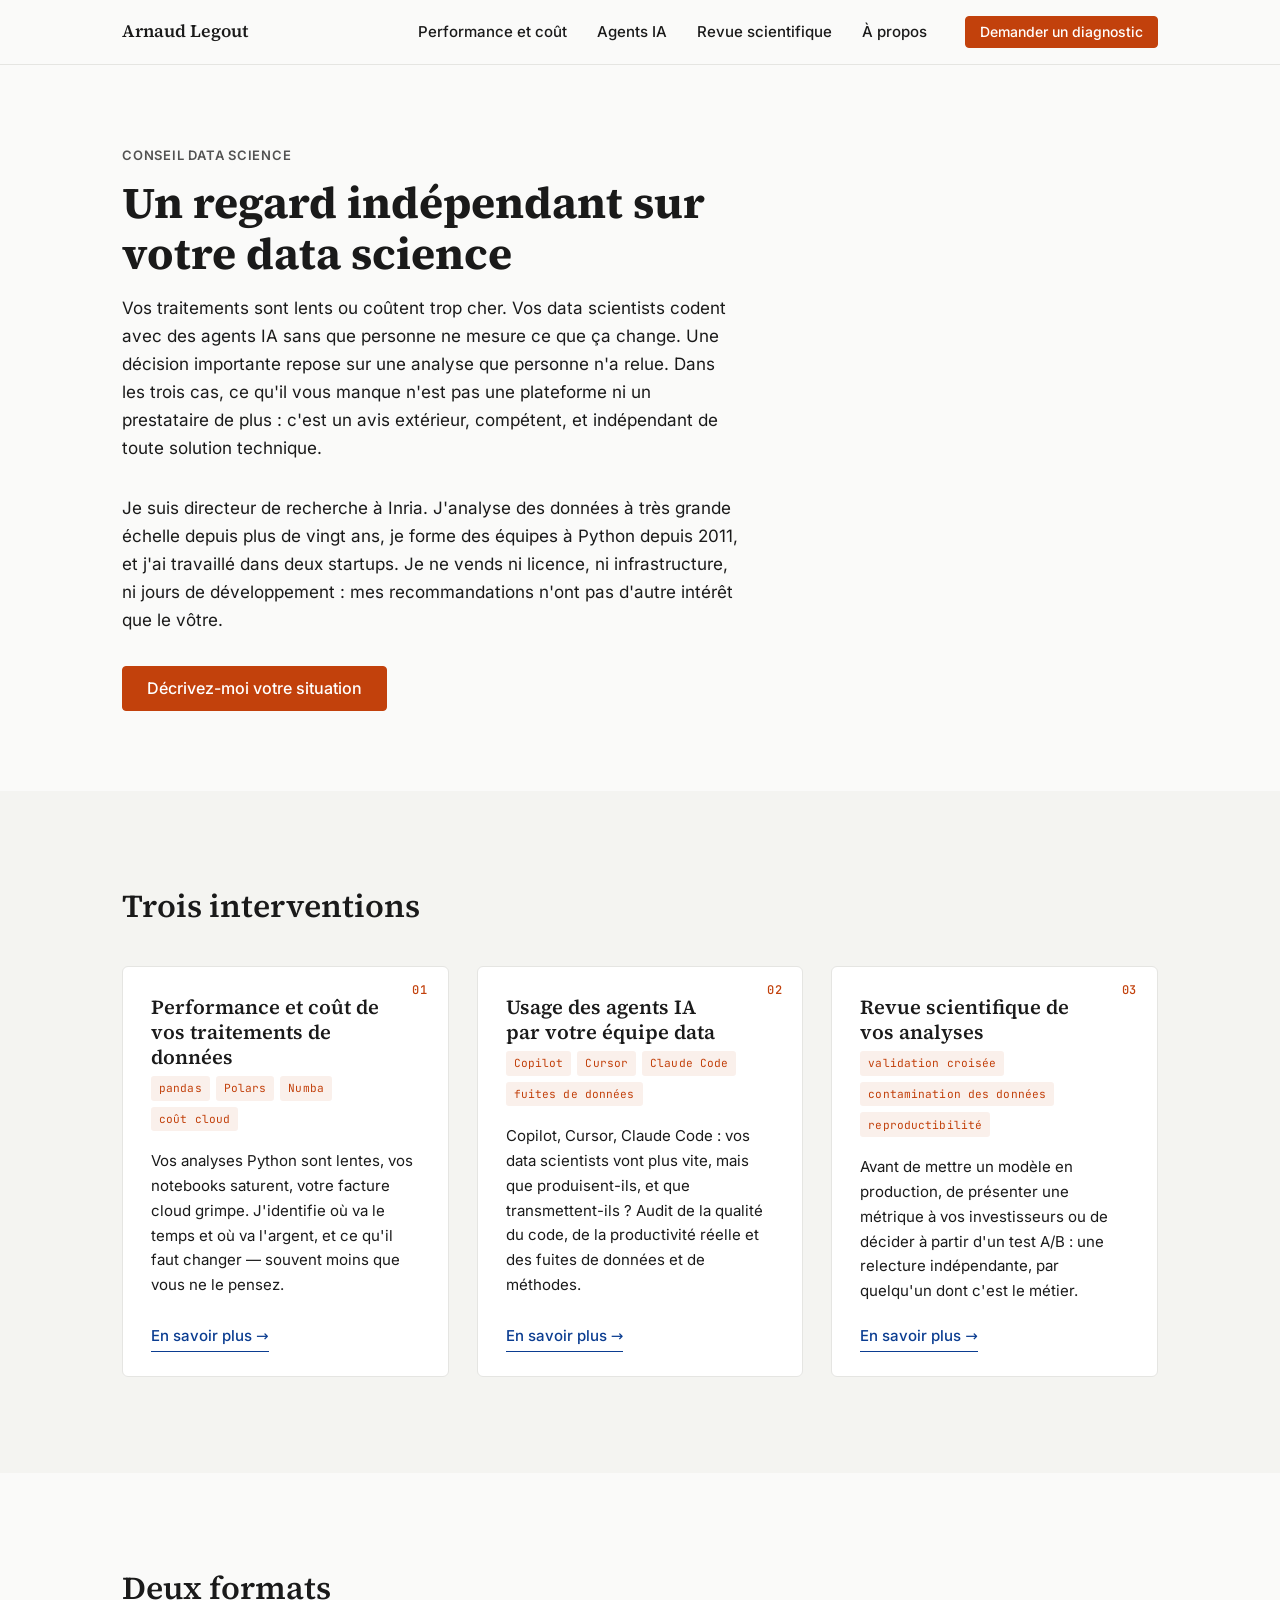
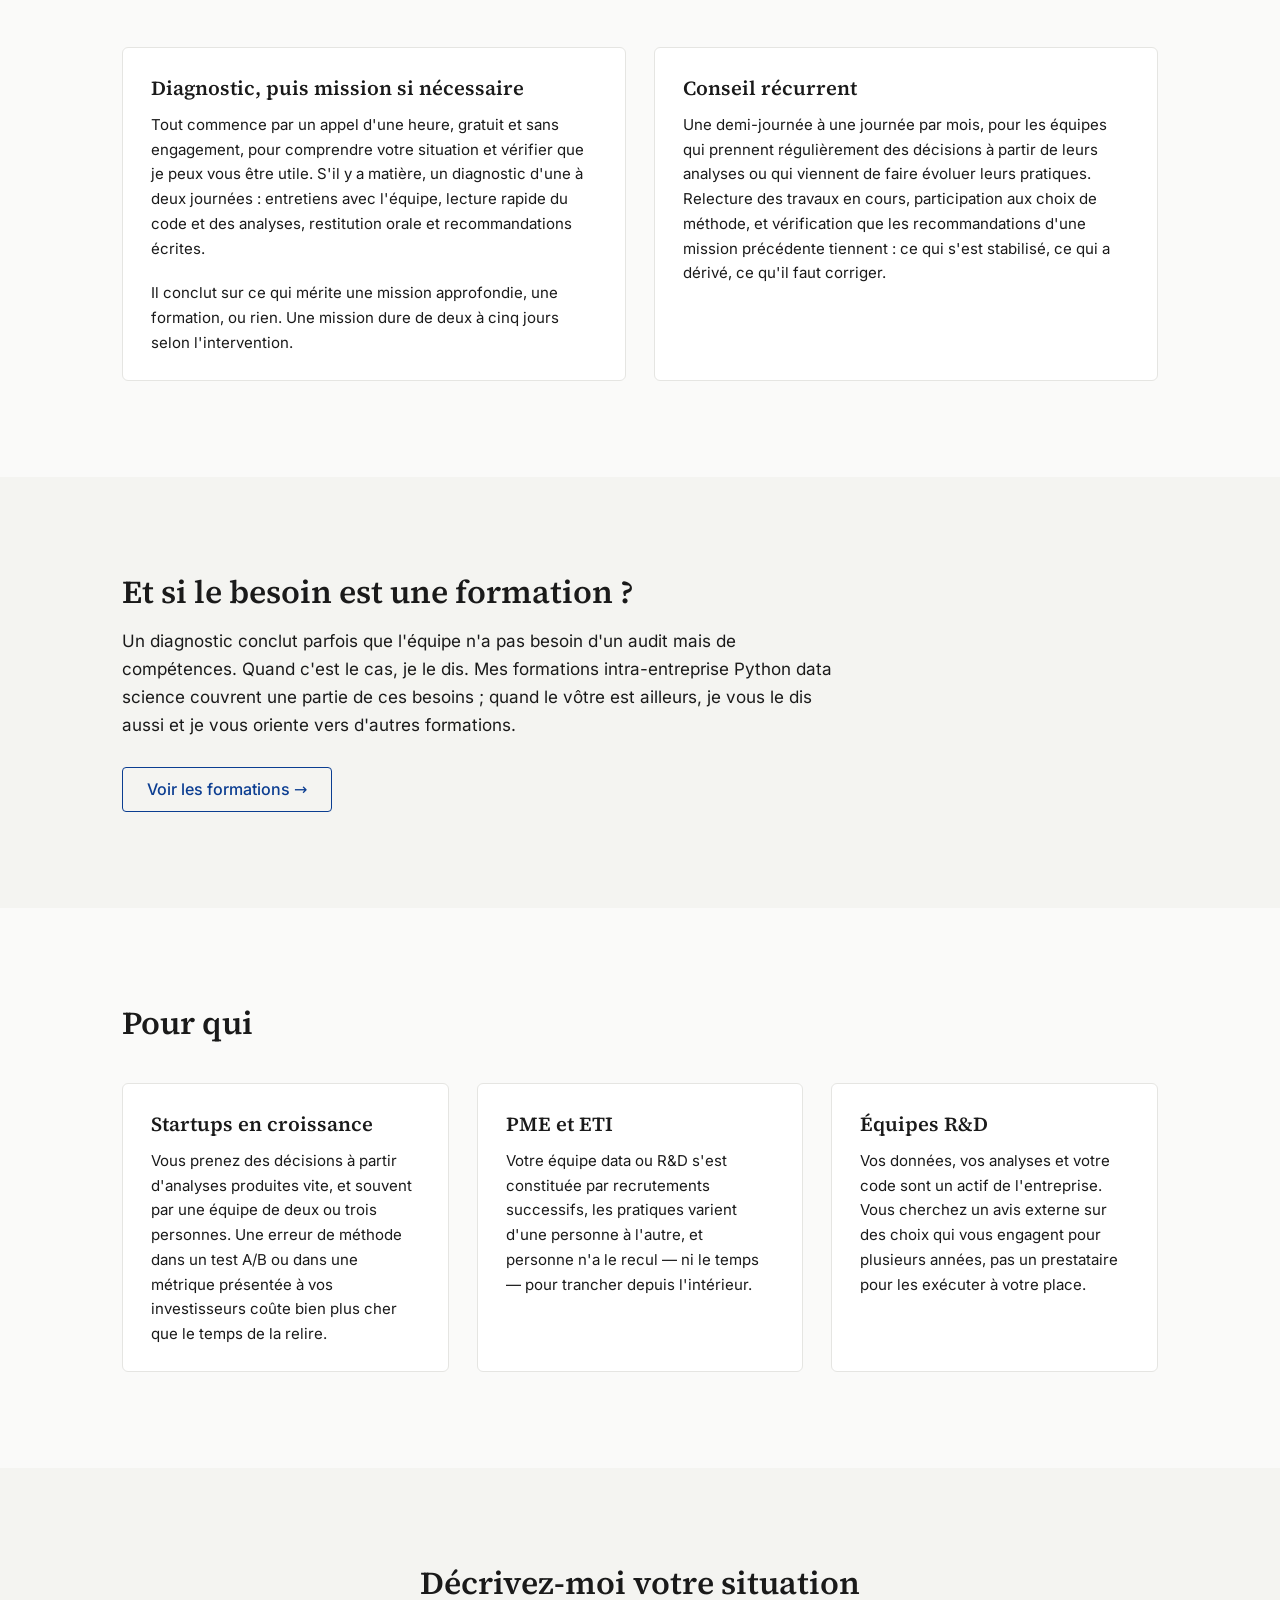
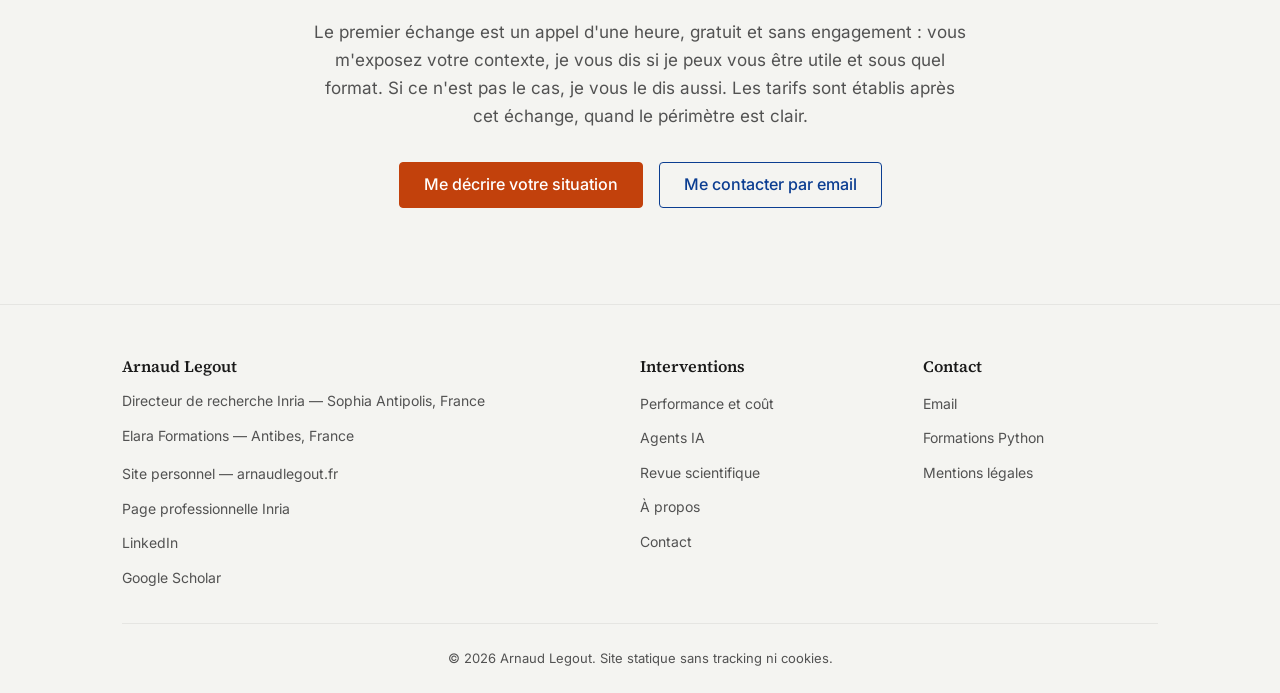
==== index.html @ b3523339 "add address information for Arnaud Legout in multiple HTML files" ====
<!DOCTYPE html>
<html lang="fr">

<head>
  <meta charset="UTF-8">
  <meta name="viewport" content="width=device-width, initial-scale=1.0">
  <title>Audit data science indépendant : performance, agents IA, analyses | Arnaud Legout</title>
  <meta name="description" content="Traitements lents ou coûteux, code produit avec des agents IA, analyses non relues : diagnostic d'une à deux journées par un directeur de recherche Inria.">

  <!-- Google Search Console -->
  <meta name="google-site-verification" content="TptHKZTI5h6IzFEe5raHuz4iS6fqZ1oFkjd_YNmQ6tI">
  <!-- Bing Webmaster Tools -->
  <meta name="msvalidate.01" content="D42AAF6A4D1B0E72D80564BAE3329F0C">

  <meta name="robots" content="index, follow">
  <link rel="canonical" href="https://consulting.arnaudlegout.fr/">
  <link rel="sitemap" type="application/xml" href="sitemap.xml">
  <link rel="icon" type="image/svg+xml" href="assets/favicon.svg">

  <!-- Font preloads (les plus critiques) -->
  <link rel="preload" href="assets/fonts/inter-400.woff2" as="font" type="font/woff2" crossorigin>
  <link rel="preload" href="assets/fonts/inter-600.woff2" as="font" type="font/woff2" crossorigin>
  <link rel="preload" href="assets/fonts/source-serif-4-700.woff2" as="font" type="font/woff2" crossorigin>

  <!-- Open Graph -->
  <meta property="og:type" content="website">
  <meta property="og:url" content="https://consulting.arnaudlegout.fr/">
  <meta property="og:locale" content="fr_FR">
  <meta property="og:site_name" content="Arnaud Legout — Conseil data science">
  <meta property="og:title" content="Audit data science indépendant : performance, agents IA, analyses | Arnaud Legout">
  <meta property="og:description" content="Traitements lents ou coûteux, code produit avec des agents IA, analyses non relues : diagnostic d'une à deux journées par un directeur de recherche Inria.">
  <meta property="og:image" content="https://consulting.arnaudlegout.fr/assets/og-image.jpg">
  <meta property="og:image:secure_url" content="https://consulting.arnaudlegout.fr/assets/og-image.jpg">
  <meta property="og:image:type" content="image/jpeg">
  <meta property="og:image:width" content="1200">
  <meta property="og:image:height" content="630">
  <meta property="og:image:alt" content="Arnaud Legout, directeur de recherche Inria — conseil indépendant en data science">

  <!-- Twitter Card -->
  <meta name="twitter:card" content="summary_large_image">
  <meta name="twitter:title" content="Audit data science indépendant : performance, agents IA, analyses | Arnaud Legout">
  <meta name="twitter:description" content="Traitements lents ou coûteux, code produit avec des agents IA, analyses non relues : diagnostic d'une à deux journées par un directeur de recherche Inria.">
  <meta name="twitter:image" content="https://consulting.arnaudlegout.fr/assets/og-image.jpg">
  <meta name="twitter:image:alt" content="Arnaud Legout, directeur de recherche Inria — conseil indépendant en data science">

  <!-- Données structurées -->
  <script type="application/ld+json">
  {
    "@context": "https://schema.org",
    "@graph": [
      {
        "@type": "WebSite",
        "@id": "https://consulting.arnaudlegout.fr/#website",
        "name": "Arnaud Legout — Conseil data science",
        "url": "https://consulting.arnaudlegout.fr/",
        "inLanguage": "fr",
        "publisher": { "@id": "https://consulting.arnaudlegout.fr/#conseil" }
      },
      {
        "@type": "Person",
        "@id": "https://arnaudlegout.fr/#arnaud-legout",
        "name": "Arnaud Legout",
        "jobTitle": "Directeur de recherche Inria",
        "worksFor": { "@type": "Organization", "name": "Inria", "url": "https://www.inria.fr/" },
        "url": "https://arnaudlegout.fr/",
        "address": {
          "@type": "PostalAddress",
          "addressLocality": "Sophia Antipolis",
          "addressRegion": "Provence-Alpes-Côte d'Azur",
          "addressCountry": "FR"
        },
        "sameAs": [
          "https://www-sop.inria.fr/members/Arnaud.Legout/",
          "https://www.linkedin.com/in/arnaud-legout-866a404/",
          "https://scholar.google.com/citations?user=uGy5lroAAAAJ",
          "https://orcid.org/0000-0003-4706-424X",
          "https://cv.hal.science/arnaudlegout",
          "https://arnaudlegout.fr/",
          "https://formation.arnaudlegout.fr/",
          "https://consulting.arnaudlegout.fr/",
          "https://univ-cotedazur.fr/arnaud-legout",
          "https://github.com/arnaudlegout"
        ]
      },
      {
        "@type": "ProfessionalService",
        "@id": "https://consulting.arnaudlegout.fr/#conseil",
        "name": "Arnaud Legout — Conseil data science",
        "url": "https://consulting.arnaudlegout.fr/",
        "description": "Audit indépendant de vos traitements data, de l'usage des agents IA par vos équipes et de la validité scientifique de vos analyses.",
        "founder": { "@id": "https://arnaudlegout.fr/#arnaud-legout" },
        "email": "arnaud.legout@gmail.com",
        "image": "https://consulting.arnaudlegout.fr/assets/og-image.jpg",
        "areaServed": { "@type": "Country", "name": "France" },
        "address": {
          "@type": "PostalAddress",
          "addressLocality": "Antibes",
          "addressRegion": "Provence-Alpes-Côte d'Azur",
          "addressCountry": "FR"
        },
        "hasOfferCatalog": {
          "@type": "OfferCatalog",
          "name": "Interventions de conseil en data science",
          "itemListElement": [
            {
              "@type": "Offer",
              "itemOffered": {
                "@type": "Service",
                "name": "Audit de la performance et du coût de vos traitements de données",
                "description": "Vos analyses Python sont lentes, vos notebooks saturent, votre facture cloud grimpe. Audit indépendant : où va le temps, où va l'argent, et ce qu'il faut changer.",
                "serviceType": "Conseil en data science",
                "url": "https://consulting.arnaudlegout.fr/audit-performance-cout-traitements-data.html"
              }
            },
            {
              "@type": "Offer",
              "itemOffered": {
                "@type": "Service",
                "name": "Audit de l'usage des agents IA par votre équipe data",
                "description": "Copilot, Cursor, Claude Code : que produisent-ils réellement dans votre équipe data ? Audit de la qualité du code, de la productivité et des fuites de données.",
                "serviceType": "Conseil en data science",
                "url": "https://consulting.arnaudlegout.fr/audit-agents-ia-data-science.html"
              }
            },
            {
              "@type": "Offer",
              "itemOffered": {
                "@type": "Service",
                "name": "Revue scientifique de vos analyses data",
                "description": "Avant de décider à partir d'une analyse ou d'un test A/B : relecture indépendante par un directeur de recherche.",
                "serviceType": "Conseil en data science",
                "url": "https://consulting.arnaudlegout.fr/revue-scientifique-analyses-data.html"
              }
            }
          ]
        },
        "sameAs": [
          "https://www-sop.inria.fr/members/Arnaud.Legout/",
          "https://www.linkedin.com/in/arnaud-legout-866a404/",
          "https://scholar.google.com/citations?user=uGy5lroAAAAJ",
          "https://formation.arnaudlegout.fr/",
          "https://consulting.arnaudlegout.fr/"
        ]
      }
    ]
  }
  </script>

  <link rel="stylesheet" href="style.css">
</head>

<body>

  <a class="skip-link" href="#main">Aller au contenu principal</a>

  <!-- ====== HEADER ====== -->
  <header class="header">
    <nav class="nav container" aria-label="Navigation principale">
      <a href="index.html" class="nav__logo">Arnaud Legout</a>

      <div class="nav__menu" id="nav-menu">
        <ul class="nav__list">
          <li class="nav__item"><a href="audit-performance-cout-traitements-data.html" class="nav__link">Performance et coût</a></li>
          <li class="nav__item"><a href="audit-agents-ia-data-science.html" class="nav__link">Agents IA</a></li>
          <li class="nav__item"><a href="revue-scientifique-analyses-data.html" class="nav__link">Revue scientifique</a></li>
          <li class="nav__item"><a href="a-propos.html" class="nav__link">À propos</a></li>
        </ul>
      </div>
      <div class="nav__actions">
        <a href="contact.html" class="nav__cta btn btn--primary"><span
            class="nav__cta-long">Demander un diagnostic</span><span
            class="nav__cta-short">Diagnostic</span></a>
        <button type="button" class="nav__burger" aria-label="Ouvrir le menu de navigation" aria-expanded="false"
          aria-controls="nav-menu">
          <span class="nav__burger-bar"></span>
          <span class="nav__burger-bar"></span>
          <span class="nav__burger-bar"></span>
        </button>
      </div>
    </nav>
  </header>

  <!-- ====== MAIN ====== -->
  <main id="main">

    <!-- HERO -->
    <section class="hero">
      <div class="container">
        <div class="hero__content">
          <p class="eyebrow">Conseil data science</p>
          <h1>Un regard indépendant sur votre data science</h1>
          <p class="hero__intro">Vos traitements sont lents ou coûtent trop cher. Vos data scientists codent avec des agents IA sans que personne ne mesure ce que ça change. Une décision importante repose sur une analyse que personne n'a relue. Dans les trois cas, ce qu'il vous manque n'est pas une plateforme ni un prestataire de plus : c'est un avis extérieur, compétent, et indépendant de toute solution technique.</p>
          <p class="hero__intro">Je suis directeur de recherche à Inria. J'analyse des données à très grande échelle depuis plus de vingt ans, je forme des équipes à Python depuis 2011, et j'ai travaillé dans deux startups. Je ne vends ni licence, ni infrastructure, ni jours de développement : mes recommandations n'ont pas d'autre intérêt que le vôtre.</p>
          <div class="hero__cta">
            <a href="contact.html" class="btn btn--primary">Décrivez-moi votre situation</a>
          </div>
        </div>
      </div>
    </section>

    <!-- TROIS INTERVENTIONS -->
    <section class="section section--alt">
      <div class="container">
        <div class="section-header">
          <h2>Trois interventions</h2>
        </div>
        <div class="cards-grid">

          <a class="card card--link" data-num="01" href="audit-performance-cout-traitements-data.html">
            <h3 class="card__title">Performance et coût de vos traitements de données</h3>
            <ul class="card__stack">
              <li>pandas</li>
              <li>Polars</li>
              <li>Numba</li>
              <li>coût cloud</li>
            </ul>
            <p class="card__body">Vos analyses Python sont lentes, vos notebooks saturent, votre facture cloud grimpe. J'identifie où va le temps et où va l'argent, et ce qu'il faut changer — souvent moins que vous ne le pensez.</p>
            <span class="card__link">En savoir plus →</span>
          </a>

          <a class="card card--link" data-num="02" href="audit-agents-ia-data-science.html">
            <h3 class="card__title">Usage des agents IA par votre équipe data</h3>
            <ul class="card__stack">
              <li>Copilot</li>
              <li>Cursor</li>
              <li>Claude Code</li>
              <li>fuites de données</li>
            </ul>
            <p class="card__body">Copilot, Cursor, Claude Code : vos data scientists vont plus vite, mais que produisent-ils, et que transmettent-ils ? Audit de la qualité du code, de la productivité réelle et des fuites de données et de méthodes.</p>
            <span class="card__link">En savoir plus →</span>
          </a>

          <a class="card card--link" data-num="03" href="revue-scientifique-analyses-data.html">
            <h3 class="card__title">Revue scientifique de vos analyses</h3>
            <ul class="card__stack">
              <li>validation croisée</li>
              <li>contamination des données</li>
              <li>reproductibilité</li>
            </ul>
            <p class="card__body">Avant de mettre un modèle en production, de présenter une métrique à vos investisseurs ou de décider à partir d'un test A/B : une relecture indépendante, par quelqu'un dont c'est le métier.</p>
            <span class="card__link">En savoir plus →</span>
          </a>

        </div>
      </div>
    </section>

    <!-- DEUX FORMATS -->
    <section class="section">
      <div class="container">
        <div class="section-header">
          <h2>Deux formats</h2>
        </div>
        <div class="cards-grid cards-grid--pair">

          <article class="card">
            <h3 class="card__title">Diagnostic, puis mission si nécessaire</h3>
            <p class="card__body">Tout commence par un appel d'une heure, gratuit et sans engagement, pour comprendre votre situation et vérifier que je peux vous être utile. S'il y a matière, un diagnostic d'une à deux journées : entretiens avec l'équipe, lecture rapide du code et des analyses, restitution orale et recommandations écrites.</p>
            <p class="card__body">Il conclut sur ce qui mérite une mission approfondie, une formation, ou rien. Une mission dure de deux à cinq jours selon l'intervention.</p>
          </article>

          <article class="card">
            <h3 class="card__title">Conseil récurrent</h3>
            <p class="card__body">Une demi-journée à une journée par mois, pour les équipes qui prennent régulièrement des décisions à partir de leurs analyses ou qui viennent de faire évoluer leurs pratiques. Relecture des travaux en cours, participation aux choix de méthode, et vérification que les recommandations d'une mission précédente tiennent : ce qui s'est stabilisé, ce qui a dérivé, ce qu'il faut corriger.</p>
          </article>

        </div>
      </div>
    </section>

    <!-- RENVOI VERS LE SITE FORMATION -->
    <div class="formation-bloc">
      <div class="container">
        <h2>Et si le besoin est une formation ?</h2>
        <p>Un diagnostic conclut parfois que l'équipe n'a pas besoin d'un audit mais de compétences. Quand c'est le cas,
          je le dis. Mes formations intra-entreprise Python data science couvrent une partie de ces besoins ; quand le
          vôtre est ailleurs, je vous le dis aussi et je vous oriente vers d'autres formations.</p>
        <a class="btn btn--secondary" href="https://formation.arnaudlegout.fr/" target="_blank"
          rel="noopener">Voir les formations →</a>
      </div>
    </div>

    <!-- POUR QUI -->
    <section class="section">
      <div class="container">
        <div class="section-header">
          <h2>Pour qui</h2>
        </div>
        <div class="cards-grid">

          <article class="card">
            <h3 class="card__title">Startups en croissance</h3>
            <p class="card__body">Vous prenez des décisions à partir d'analyses produites vite, et souvent par une équipe de deux ou trois personnes. Une erreur de méthode dans un test A/B ou dans une métrique présentée à vos investisseurs coûte bien plus cher que le temps de la relire.</p>
          </article>

          <article class="card">
            <h3 class="card__title">PME et ETI</h3>
            <p class="card__body">Votre équipe data ou R&amp;D s'est constituée par recrutements successifs, les pratiques varient d'une personne à l'autre, et personne n'a le recul — ni le temps — pour trancher depuis l'intérieur.</p>
          </article>

          <article class="card">
            <h3 class="card__title">Équipes R&amp;D</h3>
            <p class="card__body">Vos données, vos analyses et votre code sont un actif de l'entreprise. Vous cherchez un avis externe sur des choix qui vous engagent pour plusieurs années, pas un prestataire pour les exécuter à votre place.</p>
          </article>

        </div>
      </div>
    </section>

    <section class="cta-section section--alt">
      <div class="container">
        <h2>Décrivez-moi votre situation</h2>
        <p>Le premier échange est un appel d'une heure, gratuit et sans engagement : vous m'exposez votre contexte, je vous dis si je peux vous être utile et sous quel format. Si ce n'est pas le cas, je vous le dis aussi. Les tarifs sont établis après cet échange, quand le périmètre est clair.</p>
        <div class="cta-section__actions">
          <a href="contact.html" class="btn btn--primary">Me décrire votre situation</a>
          <a href="mailto:arnaud.legout@gmail.com" class="btn btn--secondary">Me contacter par email</a>
        </div>
      </div>
    </section>


  </main>

  <!-- ====== FOOTER ====== -->
  <footer class="footer">
    <div class="container">
      <div class="footer__grid">

        <div class="footer__col">
          <p class="footer__col-title">Arnaud Legout</p>
          <p class="footer__tagline">Directeur de recherche Inria — Sophia Antipolis, France</p>
          <p class="footer__tagline">Elara Formations — Antibes, France</p>
          <ul class="footer__link-list">
            <li><a href="https://arnaudlegout.fr/" target="_blank" rel="noopener">Site personnel — arnaudlegout.fr</a></li>
            <li><a href="https://www-sop.inria.fr/members/Arnaud.Legout/" target="_blank" rel="noopener">Page professionnelle Inria</a></li>
            <li><a href="https://www.linkedin.com/in/arnaud-legout-866a404/" target="_blank" rel="noopener">LinkedIn</a></li>
            <li><a href="https://scholar.google.com/citations?user=uGy5lroAAAAJ" target="_blank" rel="noopener">Google Scholar</a></li>
          </ul>
        </div>

        <div class="footer__col">
          <p class="footer__col-title">Interventions</p>
          <ul class="footer__link-list">
            <li><a href="audit-performance-cout-traitements-data.html">Performance et coût</a></li>
            <li><a href="audit-agents-ia-data-science.html">Agents IA</a></li>
            <li><a href="revue-scientifique-analyses-data.html">Revue scientifique</a></li>
            <li><a href="a-propos.html">À propos</a></li>
            <li><a href="contact.html">Contact</a></li>
          </ul>
        </div>

        <div class="footer__col">
          <p class="footer__col-title">Contact</p>
          <ul class="footer__contact-list">
            <li><a href="mailto:arnaud.legout@gmail.com">Email</a></li>
            <li><a href="https://formation.arnaudlegout.fr/" target="_blank" rel="noopener">Formations Python</a></li>
            <li><a href="mentions-legales.html">Mentions légales</a></li>
          </ul>
        </div>

      </div>

      <div class="footer__bottom">
        <p>© 2026 Arnaud Legout. Site statique sans tracking ni cookies.</p>
      </div>
    </div>
  </footer>

  <script data-goatcounter="https://arnaudlegout-consulting.goatcounter.com/count"
          async src="//gc.zgo.at/count.js"></script>

  <script>
    (function () {
      var btn = document.querySelector('.nav__burger');
      var menu = document.getElementById('nav-menu');
      if (!btn || !menu) return;
      function closeMenu() {
        btn.setAttribute('aria-expanded', 'false');
        menu.classList.remove('is-open');
      }
      btn.addEventListener('click', function () {
        var open = btn.getAttribute('aria-expanded') === 'true';
        btn.setAttribute('aria-expanded', String(!open));
        menu.classList.toggle('is-open', !open);
      });
      menu.addEventListener('click', function (e) {
        if (e.target.tagName === 'A') closeMenu();
      });
      document.addEventListener('keydown', function (e) {
        if (e.key === 'Escape') closeMenu();
      });
    })();
  </script>
</body>

</html>
---- style.css ----
/* ============================================================
   FONTS — self-hosted, see assets/fonts/
   ============================================================ */

@font-face {
  font-family: 'Inter';
  font-style: normal;
  font-weight: 400;
  font-display: swap;
  src: url('assets/fonts/inter-400.woff2') format('woff2');
}
@font-face {
  font-family: 'Inter';
  font-style: normal;
  font-weight: 500;
  font-display: swap;
  src: url('assets/fonts/inter-500.woff2') format('woff2');
}
@font-face {
  font-family: 'Inter';
  font-style: normal;
  font-weight: 600;
  font-display: swap;
  src: url('assets/fonts/inter-600.woff2') format('woff2');
}
@font-face {
  font-family: 'Source Serif 4';
  font-style: normal;
  font-weight: 400;
  font-display: swap;
  src: url('assets/fonts/source-serif-4-400.woff2') format('woff2');
}
@font-face {
  font-family: 'Source Serif 4';
  font-style: normal;
  font-weight: 600;
  font-display: swap;
  src: url('assets/fonts/source-serif-4-600.woff2') format('woff2');
}
@font-face {
  font-family: 'Source Serif 4';
  font-style: normal;
  font-weight: 700;
  font-display: swap;
  src: url('assets/fonts/source-serif-4-700.woff2') format('woff2');
}
@font-face {
  font-family: 'JetBrains Mono';
  font-style: normal;
  font-weight: 400;
  font-display: swap;
  src: url('assets/fonts/jetbrains-mono-400.woff2') format('woff2');
}
@font-face {
  font-family: 'JetBrains Mono';
  font-style: normal;
  font-weight: 500;
  font-display: swap;
  src: url('assets/fonts/jetbrains-mono-500.woff2') format('woff2');
}

/* ============================================================
   VARIABLES
   ============================================================ */

:root {
  --color-bg:           #FAFAF9;
  --color-bg-alt:       #F4F4F1;
  --color-text:         #1A1A1A;
  --color-text-muted:   #525252;
  --color-accent:       #0B3D91;
  --color-accent-hover: #2563EB;
  --color-cta:          #C2410C;
  --color-cta-hover:    #9A330A;
  --color-border:       #E5E5E2;
  --color-code-bg:      #1A1A1A;
  --color-code-text:    #E5E5E2;

  --font-serif: 'Source Serif 4', Georgia, 'Times New Roman', serif;
  --font-sans:  'Inter', system-ui, -apple-system, sans-serif;
  --font-mono:  'JetBrains Mono', 'Courier New', Courier, monospace;

  --max-text: 720px;
  --max-grid: 1100px;
  --px: 1.5rem;
  --section-gap: 4rem;
}

@media (min-width: 768px) {
  :root {
    --px: 2rem;
    --section-gap: 6rem;
  }
}

/* ============================================================
   RESET & BASE
   ============================================================ */

*, *::before, *::after {
  box-sizing: border-box;
  margin: 0;
  padding: 0;
}

html {
  font-size: 16px;
  -webkit-text-size-adjust: 100%;
  scroll-behavior: smooth;
}

body {
  background-color: var(--color-bg);
  color: var(--color-text);
  font-family: var(--font-sans);
  font-size: 1rem;
  line-height: 1.65;
  font-weight: 400;
}

@media (min-width: 768px) {
  body { font-size: 1.0625rem; }
}

img, video {
  max-width: 100%;
  display: block;
  height: auto;
}

a { color: inherit; text-decoration: none; }

/* Inline text links — paragraphs and content-area list items */
p a:not(.btn),
.page-section li a:not(.btn),
.article-body li a:not(.btn),
.legal-content li a:not(.btn) {
  text-decoration: underline;
  text-underline-offset: 3px;
  text-decoration-thickness: 1px;
  text-decoration-color: rgba(26, 26, 26, 0.3);
  transition: color 0.15s ease, text-decoration-color 0.15s ease;
}
p a:not(.btn):hover,
.page-section li a:not(.btn):hover,
.article-body li a:not(.btn):hover,
.legal-content li a:not(.btn):hover {
  color: var(--color-accent);
  text-decoration-color: var(--color-accent);
}

ul, ol { list-style: none; }

/* ============================================================
   SKIP LINK
   ============================================================ */

.skip-link {
  position: absolute;
  top: -100%;
  left: 1rem;
  background: var(--color-accent);
  color: #fff;
  padding: 0.5rem 1rem;
  border-radius: 0 0 4px 4px;
  font-size: 0.875rem;
  z-index: 9999;
}
.skip-link:focus { top: 0; }

/* ============================================================
   TYPOGRAPHY
   ============================================================ */

h1, h2, h3, h4 {
  font-family: var(--font-serif);
  color: var(--color-text);
}

h1 { font-size: 2rem;   line-height: 1.15; font-weight: 700; }
h2 { font-size: 1.5rem; line-height: 1.2;  font-weight: 600; }
h3 { font-size: 1.2rem; line-height: 1.3;  font-weight: 600; }

@media (min-width: 768px) {
  h1 { font-size: 2.75rem; }
  h2 { font-size: 2rem; }
  h3 { font-size: 1.4rem; }
}

p { margin-bottom: 1rem; }
p:last-child { margin-bottom: 0; }

strong { font-weight: 600; }
em { font-style: italic; }

code {
  font-family: var(--font-mono);
  font-size: 0.875em;
  background: var(--color-bg-alt);
  border: 1px solid var(--color-border);
  padding: 0.1em 0.35em;
  border-radius: 3px;
}

pre code {
  background: none;
  border: none;
  padding: 0;
  font-size: 1em;
}

/* ============================================================
   CONTAINERS
   ============================================================ */

.container {
  max-width: var(--max-grid);
  margin: 0 auto;
  padding: 0 var(--px);
}

.container--text {
  max-width: var(--max-text);
}

.section {
  padding: var(--section-gap) 0;
}

.section--alt {
  background-color: var(--color-bg-alt);
}

/* ============================================================
   HEADER / NAV
   ============================================================ */

.header {
  position: sticky;
  top: 0;
  z-index: 500;
  background: var(--color-bg);
  border-bottom: 1px solid var(--color-border);
}

.nav {
  display: flex;
  align-items: center;
  justify-content: space-between;
  gap: 1.5rem;
  height: 4rem;
  position: relative;
}

.nav__logo {
  font-family: var(--font-serif);
  font-weight: 600;
  font-size: 1.1rem;
  color: var(--color-text);
  white-space: nowrap;
  flex-shrink: 0;
  transition: color 0.15s ease;
}
.nav__logo:hover { color: var(--color-accent); }

.nav__burger {
  display: none;
  flex-direction: column;
  justify-content: space-between;
  width: 24px;
  height: 17px;
  cursor: pointer;
  flex-shrink: 0;
  background: none;
  border: none;
  padding: 0;
}

.nav__burger-bar {
  display: block;
  width: 100%;
  height: 2px;
  background-color: var(--color-text);
  border-radius: 1px;
  transition: transform 0.2s ease, opacity 0.2s ease;
}

.nav__menu {
  flex: 1;
  display: flex;
  justify-content: flex-end;
}

.nav__actions {
  display: flex;
  align-items: center;
  gap: 0.75rem;
  flex-shrink: 0;
}

.nav .nav__cta {
  font-size: 0.875rem;
  padding: 0.4375rem 0.875rem;
  white-space: nowrap;
}

.nav__list {
  display: flex;
  align-items: center;
  gap: 0.125rem;
}

.nav__link {
  display: block;
  padding: 0.5rem 0.875rem;
  font-size: 0.9375rem;
  font-weight: 500;
  color: var(--color-text);
  border-radius: 4px;
  transition: color 0.15s ease, background-color 0.15s ease;
}

button.nav__link {
  background: none;
  border: none;
  cursor: pointer;
  font-family: inherit;
  line-height: inherit;
}
.nav__link:hover,
.nav__link:focus {
  color: var(--color-accent);
  background-color: var(--color-bg-alt);
  outline: none;
}

/* Formations dropdown */
.nav__item--has-dropdown { position: relative; }

.nav__dropdown {
  display: none;
  position: absolute;
  top: calc(100% + 0.5rem);
  left: 0;
  background: var(--color-bg);
  border: 1px solid var(--color-border);
  border-radius: 6px;
  min-width: 290px;
  padding: 0.375rem 0;
  z-index: 200;
}

.nav__item--has-dropdown::after {
  content: '';
  position: absolute;
  top: 100%;
  left: 0;
  right: 0;
  height: 0.5rem;
}

.nav__item--has-dropdown:hover .nav__dropdown,
.nav__item--has-dropdown:focus-within .nav__dropdown {
  display: block;
}

.nav__dropdown a {
  display: block;
  padding: 0.625rem 1.25rem;
  font-size: 0.875rem;
  color: var(--color-text);
  transition: color 0.15s ease, background-color 0.15s ease;
}
.nav__dropdown a:hover,
.nav__dropdown a:focus {
  color: var(--color-accent);
  background-color: var(--color-bg-alt);
  outline: none;
}

.nav__dropdown-label {
  display: flex;
  align-items: center;
  gap: 0.5rem;
  padding: 0.375rem 0.75rem;
  font-size: 0.7rem;
  font-weight: 400;
  color: var(--color-text-muted);
  pointer-events: none;
  letter-spacing: 0.03em;
}

.nav__dropdown-label::before,
.nav__dropdown-label::after {
  content: '';
  flex: 1;
  height: 1px;
  background: var(--color-border);
}

/* Réduction du bouton d'action sur petit écran */
@media (max-width: 767px) {
  .nav .nav__cta {
    font-size: 0.8125rem;
    padding: 0.375rem 0.75rem;
  }
}

/* Mobile nav — bascule à 999px : la barre complète (4 entrées aux libellés
   longs plus le bouton d'action) réclame 964px */
@media (max-width: 999px) {
  .nav__burger { display: flex; }

  .nav__menu {
    display: none;
    position: absolute;
    top: 100%;
    /* .nav est déjà le conteneur pleine largeur : des décalages négatifs
       feraient déborder le menu et colleraient les liens au bord */
    left: 0;
    right: 0;
    background: var(--color-bg);
    border-top: 1px solid var(--color-border);
    border-bottom: 1px solid var(--color-border);
    padding: 0.75rem var(--px) 1rem;
    z-index: 300;
    justify-content: flex-start;
  }

  .nav__menu.is-open { display: block; }

  .nav__list {
    flex-direction: column;
    align-items: flex-start;
    gap: 0;
    width: 100%;
  }

  .nav__item { width: 100%; }

  .nav__link {
    width: 100%;
    padding: 0.75rem 0;
    border-radius: 0;
    border-bottom: 1px solid var(--color-border);
    font-size: 1rem;
  }

  .nav__item:last-child .nav__link { border-bottom: none; }

  .nav__dropdown {
    display: block;
    position: static;
    border: none;
    border-radius: 0;
    padding: 0;
    min-width: 0;
    background: transparent;
  }

  .nav__dropdown a {
    padding: 0.5rem 0 0.5rem 1.25rem;
    font-size: 0.9375rem;
    color: var(--color-text-muted);
    border-bottom: 1px solid var(--color-border);
  }
  .nav__dropdown a:last-child { border-bottom: none; }

  /* Hamburger → X animation */
  .nav__checkbox:checked ~ .nav__burger .nav__burger-bar:nth-child(1) {
    transform: translateY(7.5px) rotate(45deg);
  }
  .nav__checkbox:checked ~ .nav__burger .nav__burger-bar:nth-child(2) {
    opacity: 0;
  }
  .nav__checkbox:checked ~ .nav__burger .nav__burger-bar:nth-child(3) {
    transform: translateY(-7.5px) rotate(-45deg);
  }
}

/* ============================================================
   BUTTONS
   ============================================================ */

.btn {
  display: inline-block;
  padding: 0.75rem 1.5rem;
  border-radius: 4px;
  font-family: var(--font-sans);
  font-weight: 500;
  font-size: 1rem;
  line-height: 1.2;
  text-decoration: none;
  cursor: pointer;
  border: 1.5px solid transparent;
  transition: background-color 0.15s ease, color 0.15s ease,
              transform 0.15s ease, border-color 0.15s ease;
}

.btn--primary {
  background-color: var(--color-cta);
  color: #ffffff;
  border-color: var(--color-cta);
}
.btn--primary:hover,
.btn--primary:focus {
  background-color: var(--color-cta-hover);
  border-color: var(--color-cta-hover);
  transform: translateY(-1px);
  color: #ffffff;
  outline: none;
}

.btn--secondary {
  background-color: transparent;
  border-color: var(--color-accent);
  color: var(--color-accent);
}
.btn--secondary:hover,
.btn--secondary:focus {
  background-color: var(--color-accent);
  color: #ffffff;
  outline: none;
}

/* ============================================================
   HERO
   ============================================================ */

.hero {
  position: relative;
  overflow: hidden;
  padding: 4rem 0 3rem;
}

@media (min-width: 768px) {
  .hero { padding: 5rem 0 4rem; }
}

.hero__content {
  position: relative;
  z-index: 1;
  max-width: 620px;
}

.hero h1 { margin-bottom: 0.875rem; }

.hero__tagline {
  font-family: var(--font-serif);
  font-size: 1.25rem;
  font-weight: 400;
  color: var(--color-text-muted);
  line-height: 1.4;
  margin-bottom: 1.5rem;
}
@media (min-width: 768px) {
  .hero__tagline { font-size: 1.4375rem; }
}

.hero__intro { margin-bottom: 2rem; }

.hero__cta {
  display: flex;
  flex-wrap: wrap;
  align-items: center;
  gap: 1rem;
  margin-bottom: 1rem;
}

.hero__note {
  font-size: 0.9375rem;
  color: var(--color-text-muted);
}


/* ============================================================
   KEY FIGURES BANDEAU
   ============================================================ */

.figures-bandeau {
  background-color: var(--color-bg-alt);
  border-top: 1px solid var(--color-border);
  border-bottom: 1px solid var(--color-border);
  padding: 2.5rem 0;
}

.figures-grid ~ .testimonials-grid {
  margin-top: var(--section-gap);
}

.figures-grid {
  display: grid;
  grid-template-columns: repeat(2, 1fr);
  gap: 2rem 1.5rem;
}
@media (min-width: 768px) {
  .figures-grid { grid-template-columns: repeat(4, 1fr); }
}

.figure-item { text-align: center; }

.figure-item__value {
  display: block;
  font-family: var(--font-mono);
  font-size: 2.5rem;
  font-weight: 400;
  color: var(--color-cta);
  line-height: 1.1;
  margin-bottom: 0.5rem;
}

.figure-item__value--text {
  font-size: 1.5rem;
  line-height: 1.25;
}

.figure-item__label {
  display: block;
  font-size: 0.875rem;
  color: var(--color-text-muted);
  line-height: 1.45;
}

.figure-item__note {
  display: block;
  margin-top: 0.5rem;
  font-size: 0.875rem;
  color: var(--color-text-muted);
  line-height: 1.4;
}

.figure-item__stars {
  color: var(--color-cta);
}

.figure-item__star-half {
  display: inline-block;
  position: relative;
  color: #E5E5E2;
}

.figure-item__star-half::before {
  content: '★';
  position: absolute;
  left: 0;
  top: 0;
  width: 50%;
  overflow: hidden;
  color: var(--color-cta);
}


.figure-item__note a {
  color: var(--color-accent);
  font-weight: 500;
  border-bottom: 1px solid var(--color-accent);
  padding-bottom: 1px;
  white-space: nowrap;
  text-decoration: none;
}

.figure-item__note a:hover,
.figure-item__note a:focus-visible {
  color: var(--color-accent-hover);
  border-color: var(--color-accent-hover);
  box-shadow: 0 1px 0 var(--color-accent-hover);
}

/* ============================================================
   SECTION HEADER
   ============================================================ */

.section-header { margin-bottom: 2.5rem; }
.section-header h2 { margin-bottom: 0.75rem; }
.section-header p  { color: var(--color-text-muted); }

.eyebrow {
  font-size: 0.8125rem;
  font-weight: 600;
  text-transform: uppercase;
  letter-spacing: 0.06em;
  color: var(--color-text-muted);
  margin-bottom: 0.75rem;
}

/* ============================================================
   FORMATION CARDS
   ============================================================ */

.cards-grid {
  display: grid;
  grid-template-columns: 1fr;
  gap: 1.5rem;
}
@media (min-width: 900px) {
  .cards-grid {
    grid-template-columns: repeat(3, 1fr);
    gap: 1.75rem;
  }
}

.card {
  position: relative;
  background: #ffffff;
  border: 1px solid var(--color-border);
  border-radius: 6px;
  padding: 1.75rem 1.75rem 1.5rem;
  display: flex;
  flex-direction: column;
  transition: border-color 0.2s ease, box-shadow 0.2s ease, transform 0.2s ease;
}
.card:hover {
  border-color: var(--color-accent);
  box-shadow: 0 4px 16px rgba(0, 0, 0, 0.06);
  transform: translateY(-2px);
}

.card::before {
  content: attr(data-num);
  position: absolute;
  top: 0.875rem;
  right: 1.25rem;
  font-family: var(--font-mono);
  font-size: 0.75rem;
  font-weight: 500;
  letter-spacing: 0.05em;
  color: var(--color-cta);
  pointer-events: none;
  user-select: none;
}

.card__title {
  font-family: var(--font-serif);
  font-size: 1.1875rem;
  font-weight: 600;
  color: var(--color-text);
  line-height: 1.25;
  margin-bottom: 0.375rem;
  padding-right: 2.5rem;
}
@media (min-width: 768px) {
  .card__title { font-size: 1.25rem; }
}

.card__subtitle {
  font-family: var(--font-sans);
  font-size: 0.9375rem;
  font-weight: 400;
  color: var(--color-text-muted);
  line-height: 1.45;
  margin-bottom: 1rem;
}

.card__stack {
  display: flex;
  flex-wrap: wrap;
  gap: 0.375rem;
  list-style: none;
  padding: 0;
  margin: 0 0 1.125rem;
}
.card__stack li {
  font-family: var(--font-mono);
  font-size: 0.7rem;
  color: var(--color-cta);
  background: rgba(194, 65, 12, 0.08);
  padding: 0.2rem 0.5rem;
  border-radius: 3px;
  letter-spacing: 0.01em;
  white-space: nowrap;
}

.card__body {
  font-size: 0.9375rem;
  line-height: 1.65;
  flex: 1;
  margin-bottom: 1.25rem;
}

.card__link {
  display: inline-block;
  align-self: flex-start;
  font-size: 0.9375rem;
  font-weight: 500;
  color: var(--color-accent);
  border-bottom: 1.5px solid var(--color-accent);
  padding-bottom: 2px;
  margin-top: auto;
  transition: color 0.15s ease, border-color 0.15s ease, box-shadow 0.15s ease;
}
.card__link:hover,
.card__link:focus-visible {
  color: var(--color-accent-hover);
  border-bottom-color: var(--color-accent-hover);
  box-shadow: 0 1.5px 0 var(--color-accent-hover);
}

/* ============================================================
   WHY ME — 3 COLUMNS
   ============================================================ */

.reasons-grid {
  display: grid;
  grid-template-columns: 1fr;
  gap: 2.5rem;
  margin-top: 2.5rem;
}
@media (min-width: 768px) {
  .reasons-grid {
    grid-template-columns: repeat(3, 1fr);
    gap: 3rem;
  }
}

.reason h3 {
  font-family: var(--font-sans);
  font-size: 1.0625rem;
  font-weight: 600;
  color: var(--color-accent);
  margin-bottom: 0.6rem;
}
@media (min-width: 768px) {
  .reason h3 { font-size: 1.15rem; }
}

.reason p {
  font-size: 0.9375rem;
  line-height: 1.75;
}

/* ============================================================
   CONSEIL BG-ALT BLOC
   ============================================================ */

.conseil-bloc,
.formation-bloc {
  background-color: var(--color-bg-alt);
  padding: var(--section-gap) 0;
}
.conseil-bloc h2,
.formation-bloc h2 { margin-bottom: 1rem; }
.conseil-bloc p,
.formation-bloc p  { max-width: var(--max-text); margin-bottom: 1.25rem; }
.conseil-bloc p:last-of-type,
.formation-bloc p:last-of-type { margin-bottom: 1.75rem; }

/* ============================================================
   IA AGENTIQUE — PROSE SECTION
   ============================================================ */

.ia-section .container { max-width: var(--max-text); }
.ia-section h2 { margin-bottom: 1.75rem; }

.ia-section__lead {
  font-size: 1.0625rem;
  line-height: 1.7;
  color: var(--color-text);
  margin-bottom: 2.5rem;
}
@media (min-width: 768px) {
  .ia-section__lead { font-size: 1.15rem; }
}

.ia-point { margin-bottom: 2.25rem; }

.ia-point h3 {
  font-family: var(--font-sans);
  font-size: 1.0625rem;
  font-weight: 600;
  color: var(--color-accent);
  margin-bottom: 0.6rem;
}
@media (min-width: 768px) {
  .ia-point h3 { font-size: 1.15rem; }
}

.ia-point p {
  font-size: 0.9375rem;
  line-height: 1.75;
}

.ia-section__takeaway {
  font-weight: 600;
  font-size: 1.0625rem;
  border-left: 3px solid var(--color-accent);
  background-color: var(--color-bg-alt);
  padding: 1.25rem 1.5rem;
  margin-top: 2.5rem;
}

.ia-section__cta {
  margin-top: 2rem;
  display: flex;
  gap: 1rem;
  flex-wrap: wrap;
}

/* ============================================================
   ENCART COMPACT
   ============================================================ */

.encart {
  background-color: var(--color-bg-alt);
  border: 1px solid var(--color-border);
  border-radius: 6px;
  padding: 2rem;
  max-width: var(--max-text);
  margin: 0 auto;
}

.cards-grid + .encart {
  margin-top: 2.5rem;
}

.encart h2 {
  font-size: 1.25rem;
  margin-bottom: 0.875rem;
}
@media (min-width: 768px) {
  .encart h2 { font-size: 1.5rem; }
}
.encart p { font-size: 0.9375rem; }

/* ============================================================
   SATISFACTION
   ============================================================ */

.satisfaction-list {
  list-style: none;
  display: grid;
  grid-template-columns: 1fr;
  gap: 0.75rem;
  margin-top: 1.5rem;
}
@media (min-width: 600px) {
  .satisfaction-list { grid-template-columns: repeat(2, 1fr); }
}

.satisfaction-item {
  display: flex;
  align-items: baseline;
  gap: 0.625rem;
  font-size: 0.9375rem;
}

.satisfaction-item__value {
  font-family: var(--font-mono);
  font-size: 1.25rem;
  font-weight: 400;
  color: var(--color-cta);
  white-space: nowrap;
}

/* ============================================================
   TESTIMONIALS
   ============================================================ */

.testimonials-grid {
  display: grid;
  grid-template-columns: 1fr;
  gap: 2rem;
  margin-top: 2.5rem;
}
@media (min-width: 768px) {
  .testimonials-grid { grid-template-columns: repeat(3, 1fr); }
}

.testimonial {
  border-left: 3px solid var(--color-accent);
  padding-left: 1.5rem;
}

.testimonial__text {
  font-style: italic;
  line-height: 1.75;
  font-size: 0.9375rem;
  margin-bottom: 1rem;
}

.testimonial__author {
  font-size: 0.875rem;
  color: var(--color-text-muted);
  font-style: normal;
  font-weight: 500;
}

/* ============================================================
   REFERENCES
   ============================================================ */

.refs-groups {
  display: grid;
  grid-template-columns: 1fr;
  gap: 2rem;
  margin-top: 2rem;
}
@media (min-width: 768px) {
  .refs-groups { grid-template-columns: repeat(3, 1fr); }
}

.refs-group__title {
  font-size: 0.8125rem;
  font-weight: 600;
  text-transform: uppercase;
  letter-spacing: 0.06em;
  color: var(--color-text-muted);
  margin-bottom: 0.75rem;
}

.refs-group__list {
  font-weight: 500;
  font-size: 0.9375rem;
  line-height: 2;
}

/* ============================================================
   CTA FINAL SECTION
   ============================================================ */

.cta-section {
  text-align: center;
  padding: var(--section-gap) 0;
}
.cta-section .container { max-width: var(--max-text); }
.cta-section h2 { margin-bottom: 1rem; }
.cta-section p  { color: var(--color-text-muted); margin-bottom: 2rem; }

.cta-section__actions {
  display: flex;
  flex-wrap: wrap;
  justify-content: center;
  gap: 1rem;
}

/* ============================================================
   FOOTER
   ============================================================ */

.footer {
  background-color: var(--color-bg-alt);
  border-top: 1px solid var(--color-border);
  padding: 3rem 0 1.5rem;
}

.footer__grid {
  display: grid;
  grid-template-columns: 1fr;
  gap: 2rem;
  margin-bottom: 2rem;
}
@media (min-width: 768px) {
  .footer__grid { grid-template-columns: 2fr 1fr 1fr; gap: 3rem; }
}

.footer__col-title {
  font-family: var(--font-serif);
  font-size: 1rem;
  font-weight: 600;
  color: var(--color-text);
  margin-bottom: 0.625rem;
}

.footer__tagline {
  font-size: 0.875rem;
  color: var(--color-text-muted);
  margin-bottom: 0.75rem;
}

.footer__link-list,
.footer__contact-list {
  display: flex;
  flex-direction: column;
  gap: 0.4rem;
}

.footer__link-list a,
.footer__contact-list a {
  font-size: 0.875rem;
  color: var(--color-text-muted);
  transition: color 0.15s ease;
}
.footer__link-list a:hover,
.footer__contact-list a:hover {
  color: var(--color-accent);
}

.footer__bottom {
  border-top: 1px solid var(--color-border);
  padding-top: 1.5rem;
  font-size: 0.8125rem;
  color: var(--color-text-muted);
  text-align: center;
}

/* ============================================================
   PAGE HERO (formations, consulting, à propos…)
   ============================================================ */

.page-hero {
  background-color: var(--color-bg-alt);
  border-bottom: 1px solid var(--color-border);
  padding: 3rem 0 2.5rem;
}

.page-hero h1 { margin-bottom: 0.625rem; }

.page-hero__subtitle {
  font-family: var(--font-serif);
  font-size: 1.1875rem;
  font-weight: 400;
  color: var(--color-text-muted);
  line-height: 1.4;
  margin-bottom: 1.25rem;
}

.page-hero__badges {
  display: flex;
  flex-wrap: wrap;
  gap: 0.5rem;
  margin-top: 1.25rem;
}

.badge {
  display: inline-block;
  font-size: 0.8125rem;
  font-weight: 500;
  color: var(--color-text-muted);
  background: var(--color-border);
  padding: 0.25rem 0.75rem;
  border-radius: 20px;
}

/* ============================================================
   PAGE CONTENT (formations, consulting, about)
   ============================================================ */

.page-content {
  padding: var(--section-gap) 0;
}

.page-content > .container { max-width: var(--max-text); }

.page-section { margin-bottom: 3rem; }
.page-section:last-child { margin-bottom: 0; }

.page-section h2 { margin-bottom: 1.25rem; }

.page-section h3 {
  color: var(--color-accent);
  margin-top: 2rem;
  margin-bottom: 0.75rem;
}
.page-section h3:first-child { margin-top: 0; }

.page-section p {
  line-height: 1.75;
}

.page-section p + h3 { margin-top: 1.75rem; }

.page-section ul {
  list-style: none;
  padding: 0;
}

.page-section ul li {
  padding-left: 1.625rem;
  position: relative;
  margin-bottom: 0.625rem;
  line-height: 1.65;
}

.page-section ul li::before {
  content: '→';
  position: absolute;
  left: 0;
  color: var(--color-accent);
  font-weight: 600;
}

.page-section .lead {
  font-size: 1.0625rem;
  line-height: 1.75;
}

/* Encart on formation pages */
.page-encart {
  background-color: var(--color-bg-alt);
  border: 1px solid var(--color-border);
  border-radius: 6px;
  padding: 1.75rem 2rem;
  margin: 2.5rem 0;
}

.page-encart h2 {
  font-size: 1.25rem;
  margin-bottom: 0.75rem;
}

.page-encart p { font-size: 0.9375rem; }

.page-cta {
  margin-top: 3rem;
  padding-top: 2rem;
  border-top: 1px solid var(--color-border);
  text-align: center;
}

.page-cta--inline {
  margin-top: 1.5rem;
  padding-top: 0;
  border-top: none;
  text-align: left;
}

#faq + .page-cta {
  border-top: none;
  padding-top: 0;
}

/* ============================================================
   FAQ ACCORDION
   ============================================================ */

.faq {
  border-top: 1px solid var(--color-border);
}

.faq__item {
  border-bottom: 1px solid var(--color-border);
}

.faq__item summary {
  list-style: none;
  display: flex;
  justify-content: space-between;
  align-items: baseline;
  gap: 1rem;
  padding: 1.125rem 0;
  cursor: pointer;
  font-weight: 500;
  font-size: 0.9375rem;
  line-height: 1.5;
  color: var(--color-text);
  user-select: none;
}

.faq__item summary::-webkit-details-marker { display: none; }
.faq__item summary::marker { display: none; }

.faq__item summary::after {
  content: '+';
  flex-shrink: 0;
  font-size: 1.25rem;
  font-weight: 300;
  color: var(--color-text-muted);
  line-height: 1;
}

.faq__item[open] > summary::after {
  content: '−';
}

.faq__answer {
  padding: 0 0 1.25rem;
  font-size: 0.9375rem;
  line-height: 1.75;
}

.faq__group-title {
  font-size: 0.8125rem;
  font-weight: 600;
  text-transform: uppercase;
  letter-spacing: 0.06em;
  color: var(--color-text-muted);
  margin-top: 2.5rem;
  margin-bottom: 0;
}

/* ============================================================
   ABOUT PAGE
   ============================================================ */

.about-hero__inner {
  display: grid;
  grid-template-columns: 1fr;
  gap: 2rem;
  align-items: start;
}
@media (min-width: 768px) {
  .about-hero__inner {
    grid-template-columns: 1fr auto;
    gap: 3rem;
    align-items: center;
  }
}

.about-hero__inner .page-hero__subtitle { margin-bottom: 0; }

.about-hero__photo {
  width: 200px;
  height: 260px;
  border-radius: 6px;
  object-fit: cover;
  flex-shrink: 0;
}

.about-hero__photo-placeholder {
  width: 200px;
  height: 260px;
  background-color: var(--color-border);
  border-radius: 6px;
  display: flex;
  align-items: center;
  justify-content: center;
  font-size: 0.875rem;
  color: var(--color-text-muted);
  text-align: center;
  flex-shrink: 0;
  padding: 1rem;
  line-height: 1.4;
}

/* ============================================================
   CONTACT PAGE
   ============================================================ */

.tally-placeholder {
  border: 2px dashed var(--color-border);
  border-radius: 6px;
  padding: 3rem 2rem;
  text-align: center;
  color: var(--color-text-muted);
  font-size: 0.9375rem;
  margin: 2rem 0;
}

.contact-direct {
  margin-top: 3rem;
  padding-top: 2rem;
  border-top: 1px solid var(--color-border);
}

.contact-direct h2 { margin-bottom: 1.25rem; }

.contact-direct ul {
  list-style: none;
  display: flex;
  flex-direction: column;
  gap: 0.625rem;
}

.contact-direct ul li { font-size: 0.9375rem; }
.contact-direct a { color: var(--color-accent); text-decoration: underline; }
.contact-direct a:hover { color: var(--color-accent-hover); }

/* ============================================================
   ARTICLES PAGE
   ============================================================ */

.articles-resources { margin-top: 2rem; }
.articles-resources ul { list-style: none; }
.articles-resources li {
  padding: 1rem 0;
  border-bottom: 1px solid var(--color-border);
  font-size: 0.9375rem;
  line-height: 1.6;
}
.articles-resources li:last-child { border-bottom: none; }
.articles-resources a { color: var(--color-accent); text-decoration: underline; }
.articles-resources a:hover { color: var(--color-accent-hover); }

/* ============================================================
   ARTICLE LONG-FORM READING
   ============================================================ */

.article-header { margin-bottom: 2.5rem; }
.article-header h1 { margin-bottom: 0.75rem; }

.article-meta {
  font-size: 0.875rem;
  color: var(--color-text-muted);
  display: flex;
  gap: 1.5rem;
  flex-wrap: wrap;
}

.article-body {
  line-height: 1.75;
}

.article-body h2 { margin: 2.5rem 0 1rem; }
.article-body h3 { margin: 2rem 0 0.75rem; }
.article-body p  { margin-bottom: 1.25rem; }

.article-body ul,
.article-body ol {
  padding-left: 1.5rem;
  margin-bottom: 1.25rem;
}
.article-body ul { list-style: disc; }
.article-body ol { list-style: decimal; }
.article-body li { margin-bottom: 0.5rem; line-height: 1.75; }

.article-body pre {
  background-color: var(--color-code-bg);
  color: var(--color-code-text);
  font-family: var(--font-mono);
  font-size: 0.875rem;
  line-height: 1.6;
  padding: 1.5rem;
  border-radius: 6px;
  overflow-x: auto;
  margin: 1.5rem 0;
  white-space: pre;
}

.article-body blockquote {
  border-left: 3px solid var(--color-accent);
  padding-left: 1.5rem;
  font-style: italic;
  margin: 1.5rem 0;
}

/* ============================================================
   LEGAL + 404
   ============================================================ */

.legal-content { padding: var(--section-gap) 0; }
.legal-content .container { max-width: var(--max-text); }
.legal-content h2 { margin: 2rem 0 0.75rem; }
.legal-content p  { margin-bottom: 1rem; font-size: 0.9375rem; }

.not-found {
  text-align: center;
  padding: calc(var(--section-gap) * 2) 0;
}
.not-found h1 { margin-bottom: 1rem; }
.not-found p  { color: var(--color-text-muted); margin-bottom: 2rem; }

/* ============================================================
   UTILITIES
   ============================================================ */

.visually-hidden {
  position: absolute;
  width: 1px; height: 1px;
  padding: 0; margin: -1px;
  overflow: hidden;
  clip: rect(0, 0, 0, 0);
  white-space: nowrap;
  border: 0;
}


/* ============================================================
   ============================================================
   COMPOSANTS PROPRES AU SITE CONSEIL
   cartes cliquables, questionnaire, blocs « Ce que j'apporte »,
   maillage « Voir aussi », formulaire Tally
   ============================================================
   ============================================================ */

/* Navigation — page courante, et libellé court du bouton d'action :
   avec le libellé complet l'en-tête réclame 412px et déborderait sur un
   téléphone de 375 ou 390px */

.nav__link[aria-current="page"] { color: var(--color-accent); }

.nav__cta-short { display: none; }

@media (max-width: 479px) {
  .nav__cta-long { display: none; }
  .nav__cta-short { display: inline; }
}

/* ============================================================
   ACCUEIL — cartes entièrement cliquables
   ============================================================ */

a.card--link {
  color: inherit;
  text-decoration: none;
}

a.card--link:focus-visible {
  outline: 2px solid var(--color-accent);
  outline-offset: 3px;
}

a.card--link .card__link {
  color: var(--color-accent);
  border-bottom: 1.5px solid var(--color-accent);
}

a.card--link:hover .card__link,
a.card--link:focus-visible .card__link {
  color: var(--color-accent-hover);
  border-bottom-color: var(--color-accent-hover);
}

/* Cartes non cliquables (les deux formats) : pas d'effet de survol */
.card:not(.card--link):hover {
  transform: none;
  border-color: var(--color-border);
  box-shadow: none;
}

.card > .card__body:last-child { margin-bottom: 0; }

/* Carte à plusieurs paragraphes : seul le dernier absorbe l'espace libre.
   Avec flex:1 sur tous, l'écart entre paragraphes varierait selon la hauteur
   imposée par la carte voisine. */
.card__body { flex: 0 1 auto; }
.card > .card__body:last-of-type { flex: 1 0 auto; }

/* Carte sans numéro : pas de réserve pour le chiffre, respiration sous le titre */
.card:not([data-num]) .card__title {
  padding-right: 0;
  margin-bottom: 0.75rem;
}

/* Grille à deux colonnes (deux formats, bloc « Voir aussi ») */
@media (min-width: 900px) {
  .cards-grid--pair { grid-template-columns: repeat(2, 1fr); }
}

/* Renvoi vers les formations : clôture de la section, même grammaire que .page-cta */
.voir-aussi__note {
  max-width: var(--max-text);
  margin: 2.5rem auto 0;
  padding-top: 1.75rem;
  border-top: 1px solid var(--color-border);
  text-align: center;
  font-size: 0.9375rem;
  line-height: 1.7;
  color: var(--color-text-muted);
}

.voir-aussi__note a:not(.btn) {
  color: var(--color-accent);
  font-weight: 500;
  white-space: nowrap;
}


/* ============================================================
   « CE QUE J'APPORTE » — encart de fin de section
   ============================================================ */

.page-section .apport {
  margin-top: 1.75rem;
  padding: 1.25rem 1.5rem;
  background-color: var(--color-bg-alt);
  border: 1px solid var(--color-border);
  border-left: 3px solid var(--color-cta);
  border-radius: 0 6px 6px 0;
  font-size: 0.9375rem;
  line-height: 1.7;
}

.page-section .apport strong {
  color: var(--color-cta);
  font-family: var(--font-sans);
  letter-spacing: 0.01em;
}

/* ============================================================
   QUESTIONNAIRE
   ============================================================ */

.quiz .quiz__form {
  margin-top: 2rem;
  display: grid;
  gap: 1.25rem;
}

.quiz__item {
  background: #ffffff;
  border: 1px solid var(--color-border);
  border-radius: 6px;
  padding: 1.125rem 1.25rem 1.25rem;
  min-width: 0;
}

/* legend flottante : sinon le texte qui passe à la ligne déborde de la bordure */
.quiz__item legend {
  float: left;
  width: 100%;
  margin: 0;
  padding: 0;
  font-family: var(--font-serif);
  font-size: 1rem;
  font-weight: 600;
  line-height: 1.45;
  display: flex;
  gap: 0.625rem;
}

.quiz__item::after {
  content: '';
  display: table;
  clear: both;
}

@media (min-width: 768px) {
  .quiz__item legend { font-size: 1.0625rem; }
}

.quiz__num {
  font-family: var(--font-mono);
  font-size: 0.8125rem;
  font-weight: 500;
  color: var(--color-cta);
  flex-shrink: 0;
  padding-top: 0.15rem;
}

.quiz__options {
  clear: both;
  display: flex;
  flex-wrap: wrap;
  gap: 0.5rem;
  padding-top: 1rem;
}

.quiz__radio {
  position: absolute;
  width: 1px;
  height: 1px;
  opacity: 0;
  pointer-events: none;
}

.quiz__label {
  display: inline-block;
  cursor: pointer;
  font-size: 0.875rem;
  font-weight: 500;
  color: var(--color-text-muted);
  background: var(--color-bg);
  border: 1px solid var(--color-border);
  border-radius: 20px;
  padding: 0.375rem 1rem;
  transition: color 0.15s ease, border-color 0.15s ease, background-color 0.15s ease;
}

.quiz__label:hover { border-color: var(--color-accent); color: var(--color-accent); }

.quiz__radio:checked + .quiz__label {
  color: #ffffff;
  background: var(--color-cta);
  border-color: var(--color-cta);
}

.quiz__radio:focus-visible + .quiz__label {
  outline: 2px solid var(--color-cta);
  outline-offset: 2px;
}

.quiz__actions { margin-top: 0.5rem; }

.quiz__result:empty { display: none; }

.quiz__result {
  margin-top: 1.75rem;
  padding: 1.5rem 1.75rem;
  background: #ffffff;
  border: 1px solid var(--color-border);
  border-left: 3px solid var(--color-cta);
  border-radius: 0 6px 6px 0;
}

.quiz__result p {
  font-family: var(--font-serif);
  font-size: 1.0625rem;
  line-height: 1.6;
  margin-bottom: 1.25rem;
}

/* ============================================================
   MAILLAGE — bloc « Voir aussi »
   ============================================================ */

.voir-aussi {
  padding: var(--section-gap) 0;
  border-top: 1px solid var(--color-border);
}

.voir-aussi .section-header { margin-bottom: 2rem; }

/* ============================================================
   CONTACT — iframe Tally
   ============================================================ */

.tally-embed {
  display: block;
  width: 100%;
  min-height: 700px;
  border: 0;
}

/* ============================================================
   404 — liste des interventions sous le bloc principal
   ============================================================ */

/* La liste des interventions suit le bloc principal : on resserre l'espace */
.not-found:has(+ .page-section) { padding-bottom: var(--section-gap); }
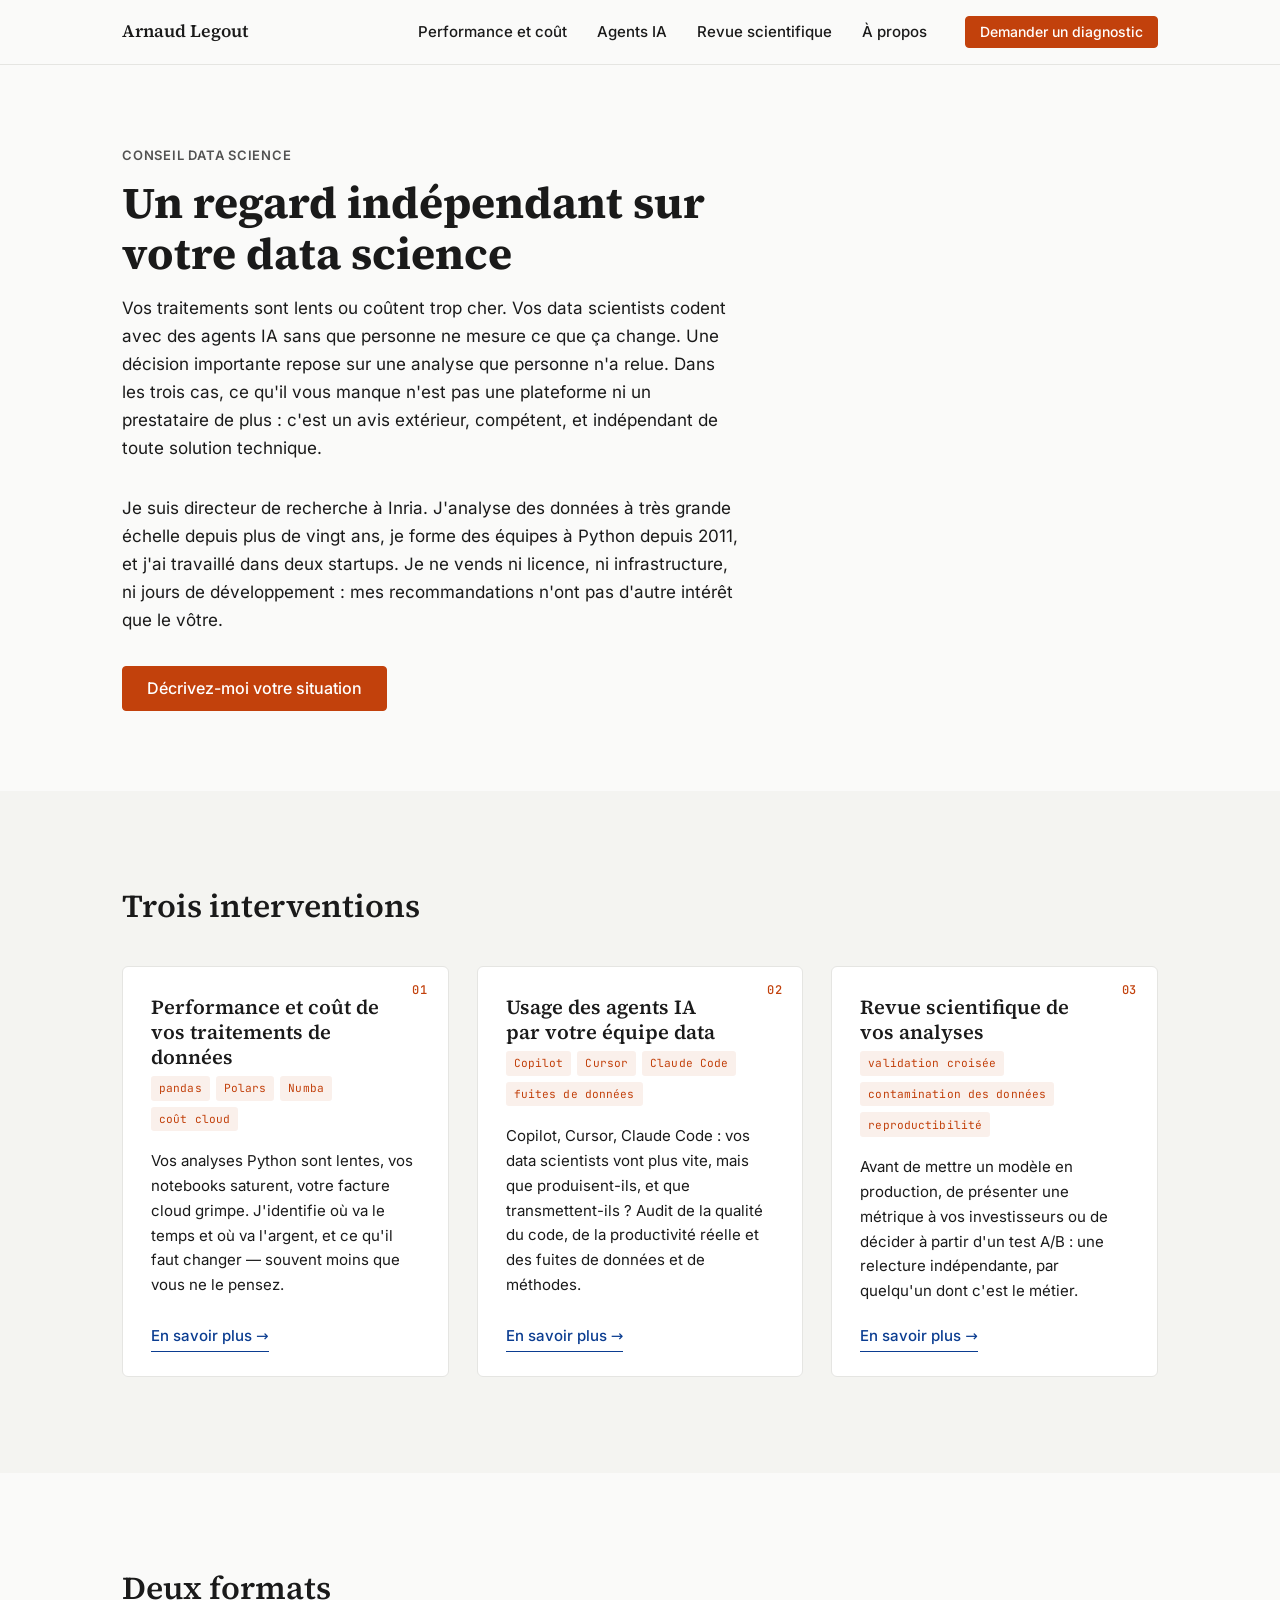
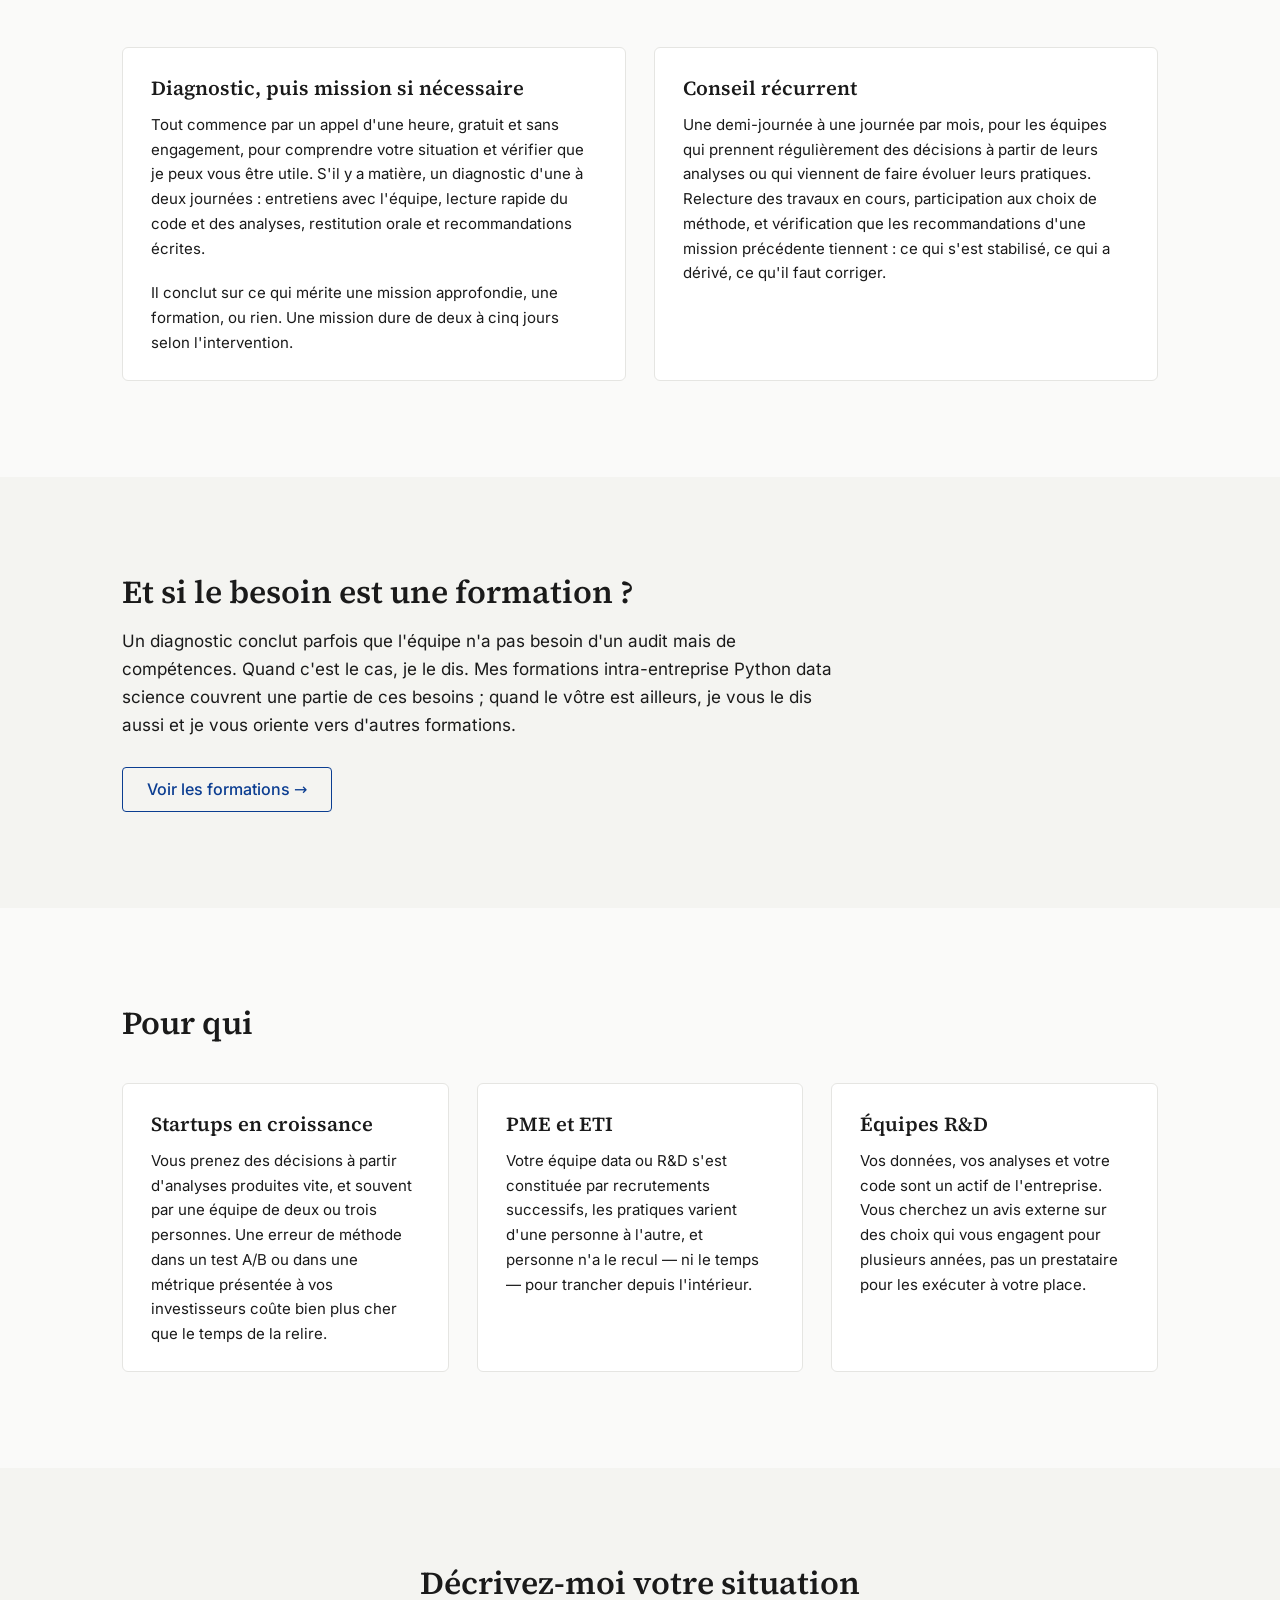
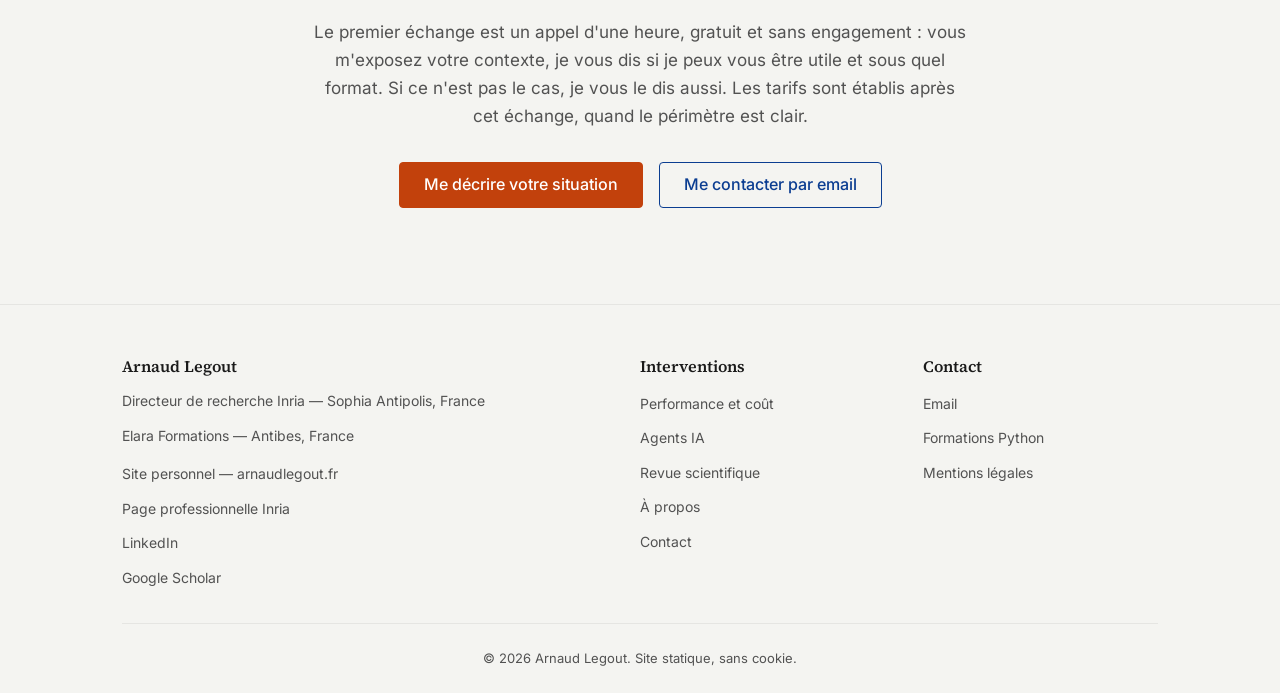
==== commit 78db2276: "refactor font loading: consolidate font files and update preload links across multiple HTML files" ====
--- a/index.html
+++ b/index.html
@@ -4,7 +4,7 @@
 <head>
   <meta charset="UTF-8">
   <meta name="viewport" content="width=device-width, initial-scale=1.0">
-  <title>Audit data science indépendant : performance, agents IA, analyses | Arnaud Legout</title>
+  <title>Audit data science indépendant : performance, agents IA, analyses | Arnaud Legout</title>
   <meta name="description" content="Traitements lents ou coûteux, code produit avec des agents IA, analyses non relues : diagnostic d'une à deux journées par un directeur de recherche Inria.">
 
   <!-- Google Search Console -->
@@ -18,9 +18,8 @@
   <link rel="icon" type="image/svg+xml" href="assets/favicon.svg">
 
   <!-- Font preloads (les plus critiques) -->
-  <link rel="preload" href="assets/fonts/inter-400.woff2" as="font" type="font/woff2" crossorigin>
-  <link rel="preload" href="assets/fonts/inter-600.woff2" as="font" type="font/woff2" crossorigin>
-  <link rel="preload" href="assets/fonts/source-serif-4-700.woff2" as="font" type="font/woff2" crossorigin>
+  <link rel="preload" href="assets/fonts/inter.woff2" as="font" type="font/woff2" crossorigin>
+  <link rel="preload" href="assets/fonts/source-serif-4.woff2" as="font" type="font/woff2" crossorigin>
 
   <!-- Open Graph -->
   <meta property="og:type" content="website">
@@ -133,14 +132,7 @@
               }
             }
           ]
-        },
-        "sameAs": [
-          "https://www-sop.inria.fr/members/Arnaud.Legout/",
-          "https://www.linkedin.com/in/arnaud-legout-866a404/",
-          "https://scholar.google.com/citations?user=uGy5lroAAAAJ",
-          "https://formation.arnaudlegout.fr/",
-          "https://consulting.arnaudlegout.fr/"
-        ]
+        }
       }
     ]
   }
@@ -361,7 +353,7 @@
       </div>
 
       <div class="footer__bottom">
-        <p>© 2026 Arnaud Legout. Site statique sans tracking ni cookies.</p>
+        <p>© 2026 Arnaud Legout. Site statique, sans cookie.</p>
       </div>
     </div>
   </footer>
@@ -376,11 +368,13 @@
       if (!btn || !menu) return;
       function closeMenu() {
         btn.setAttribute('aria-expanded', 'false');
+        btn.setAttribute('aria-label', 'Ouvrir le menu de navigation');
         menu.classList.remove('is-open');
       }
       btn.addEventListener('click', function () {
         var open = btn.getAttribute('aria-expanded') === 'true';
         btn.setAttribute('aria-expanded', String(!open));
+        btn.setAttribute('aria-label', open ? 'Ouvrir le menu de navigation' : 'Fermer le menu de navigation');
         menu.classList.toggle('is-open', !open);
       });
       menu.addEventListener('click', function (e) {
--- a/style.css
+++ b/style.css
@@ -2,61 +2,31 @@
    FONTS — self-hosted, see assets/fonts/
    ============================================================ */
 
+/* Polices variables : un seul fichier par famille couvre toutes les graisses
+   (axe wght), d'où une plage dans font-weight. Les anciens fichiers
+   inter-400/500/600, etc. étaient des copies identiques du même fichier.
+   Les plages reprennent les graisses déclarées auparavant, pour un rendu
+   identique : les élargir rendrait le gras (700) plus épais qu'aujourd'hui. */
 @font-face {
   font-family: 'Inter';
   font-style: normal;
-  font-weight: 400;
+  font-weight: 400 600;
   font-display: swap;
-  src: url('assets/fonts/inter-400.woff2') format('woff2');
-}
-@font-face {
-  font-family: 'Inter';
-  font-style: normal;
-  font-weight: 500;
-  font-display: swap;
-  src: url('assets/fonts/inter-500.woff2') format('woff2');
-}
-@font-face {
-  font-family: 'Inter';
-  font-style: normal;
-  font-weight: 600;
-  font-display: swap;
-  src: url('assets/fonts/inter-600.woff2') format('woff2');
+  src: url('assets/fonts/inter.woff2') format('woff2');
 }
 @font-face {
   font-family: 'Source Serif 4';
   font-style: normal;
-  font-weight: 400;
+  font-weight: 400 700;
   font-display: swap;
-  src: url('assets/fonts/source-serif-4-400.woff2') format('woff2');
-}
-@font-face {
-  font-family: 'Source Serif 4';
-  font-style: normal;
-  font-weight: 600;
-  font-display: swap;
-  src: url('assets/fonts/source-serif-4-600.woff2') format('woff2');
-}
-@font-face {
-  font-family: 'Source Serif 4';
-  font-style: normal;
-  font-weight: 700;
-  font-display: swap;
-  src: url('assets/fonts/source-serif-4-700.woff2') format('woff2');
+  src: url('assets/fonts/source-serif-4.woff2') format('woff2');
 }
 @font-face {
   font-family: 'JetBrains Mono';
   font-style: normal;
-  font-weight: 400;
+  font-weight: 400 500;
   font-display: swap;
-  src: url('assets/fonts/jetbrains-mono-400.woff2') format('woff2');
-}
-@font-face {
-  font-family: 'JetBrains Mono';
-  font-style: normal;
-  font-weight: 500;
-  font-display: swap;
-  src: url('assets/fonts/jetbrains-mono-500.woff2') format('woff2');
+  src: url('assets/fonts/jetbrains-mono.woff2') format('woff2');
 }
 
 /* ============================================================
@@ -1706,3 +1676,19 @@
 
 /* La liste des interventions suit le bloc principal : on resserre l'espace */
 .not-found:has(+ .page-section) { padding-bottom: var(--section-gap); }
+
+/* ============================================================
+   Focus clavier visible
+   ============================================================ */
+
+/* Les états :focus des liens et boutons ne changent que la couleur ou le
+   fond (#FAFAF9 → #F4F4F1), trop peu perceptible au clavier (WCAG 2.4.7).
+   En fin de feuille pour passer après leurs « outline: none ». */
+a:focus-visible,
+button:focus-visible,
+.nav__link:focus-visible,
+.nav__dropdown a:focus-visible,
+.btn:focus-visible {
+  outline: 2px solid var(--color-accent);
+  outline-offset: 2px;
+}
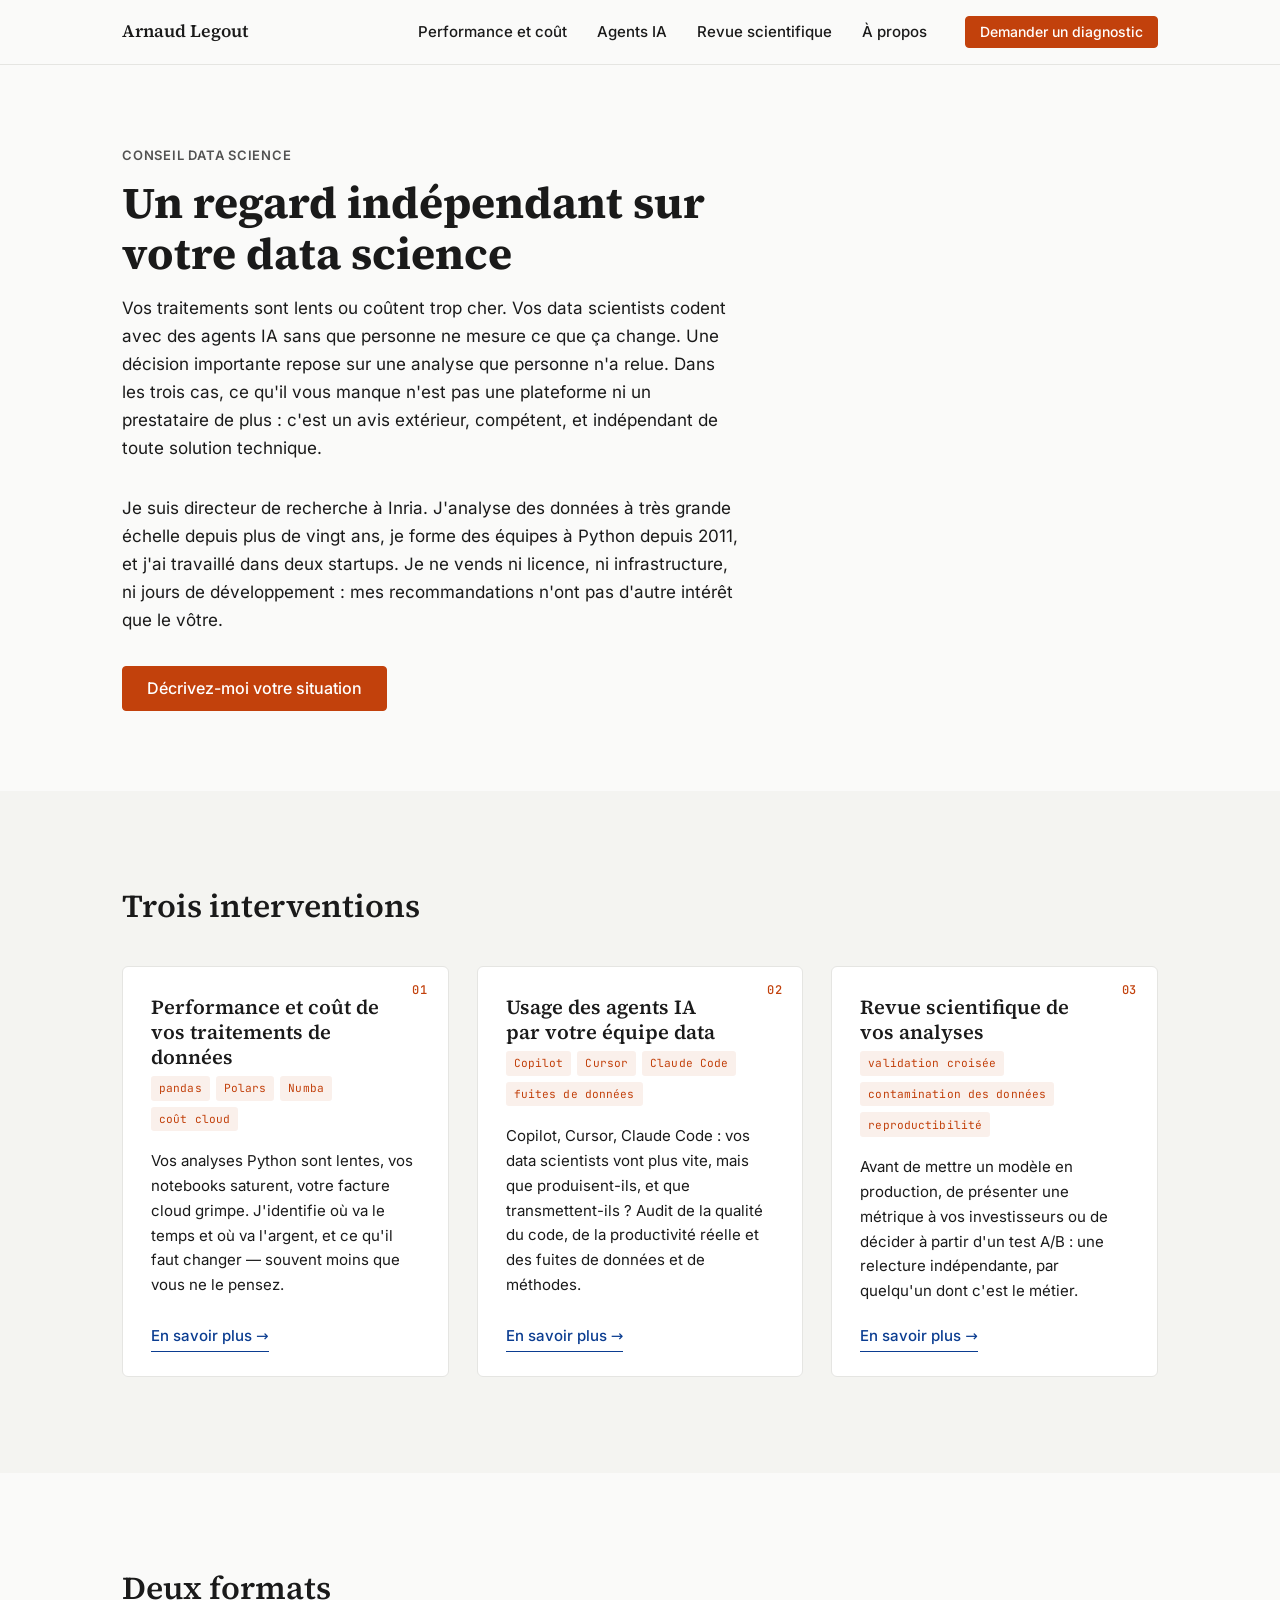
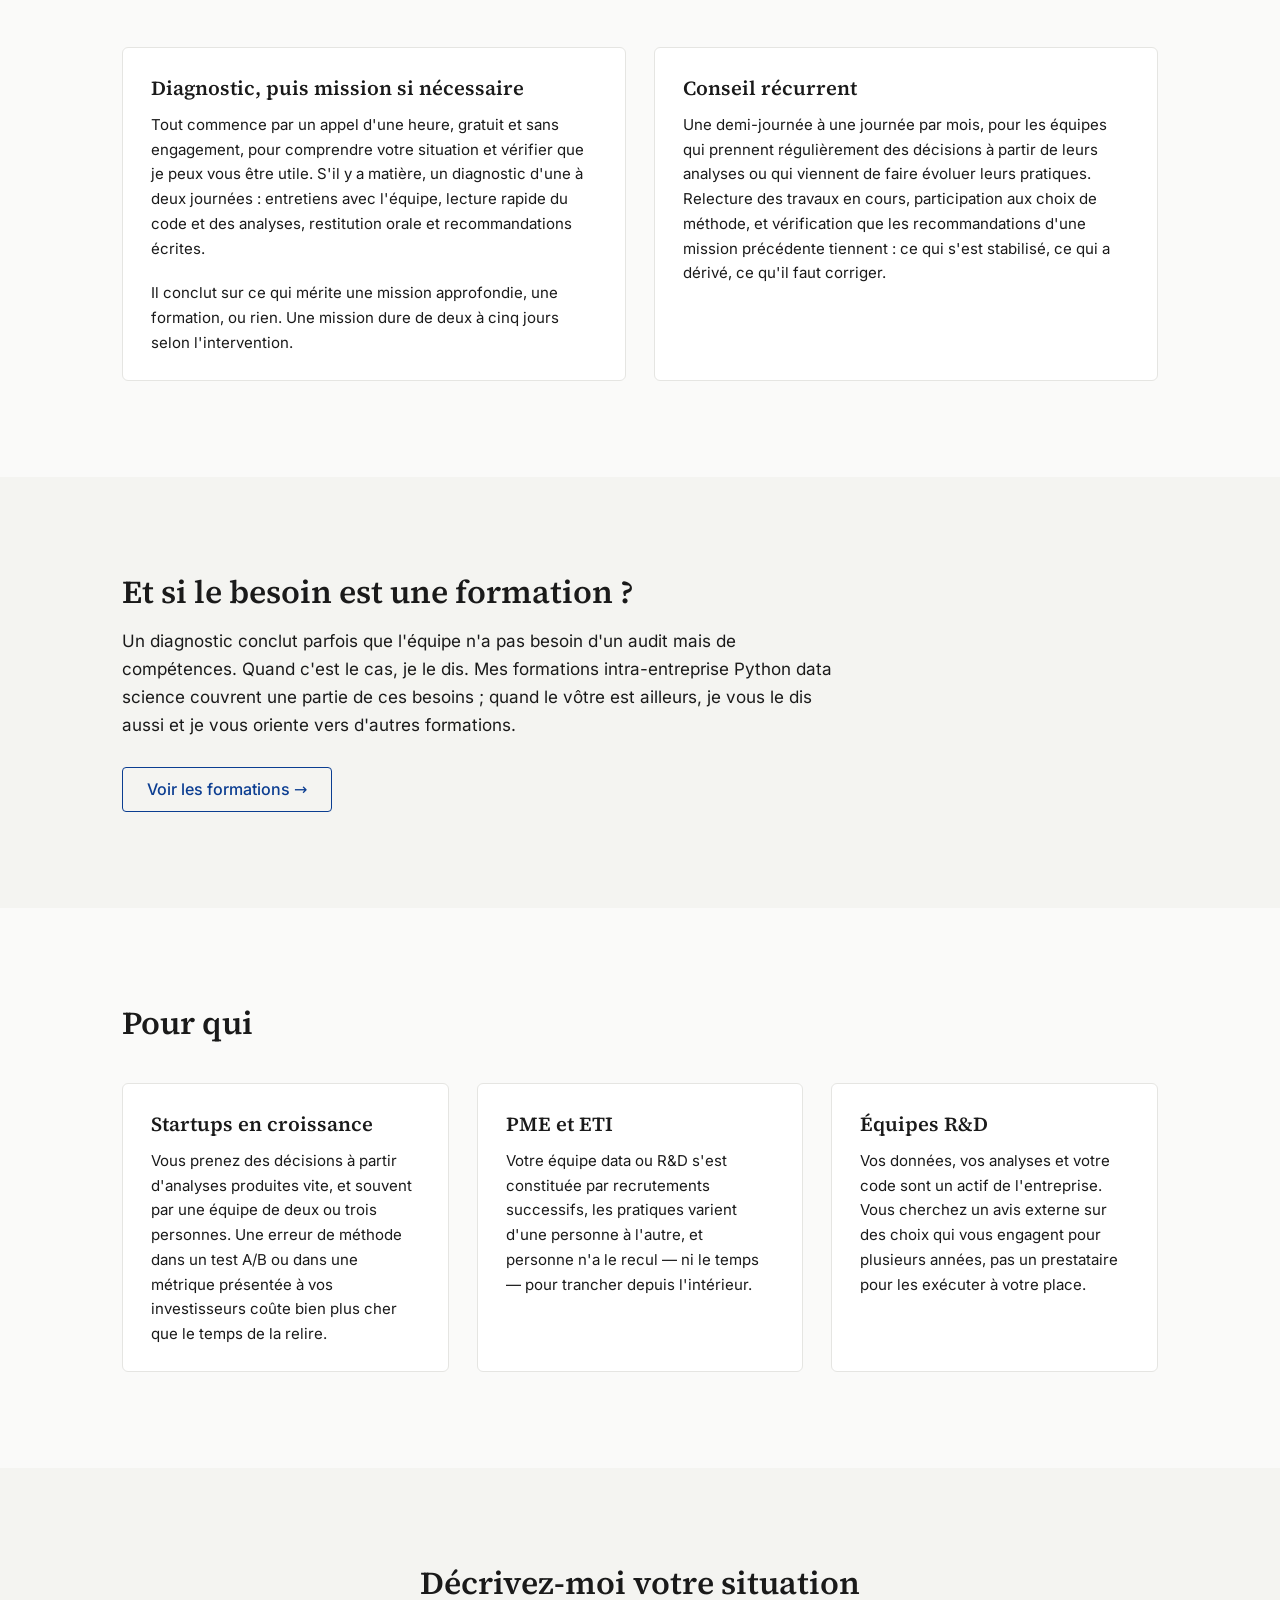
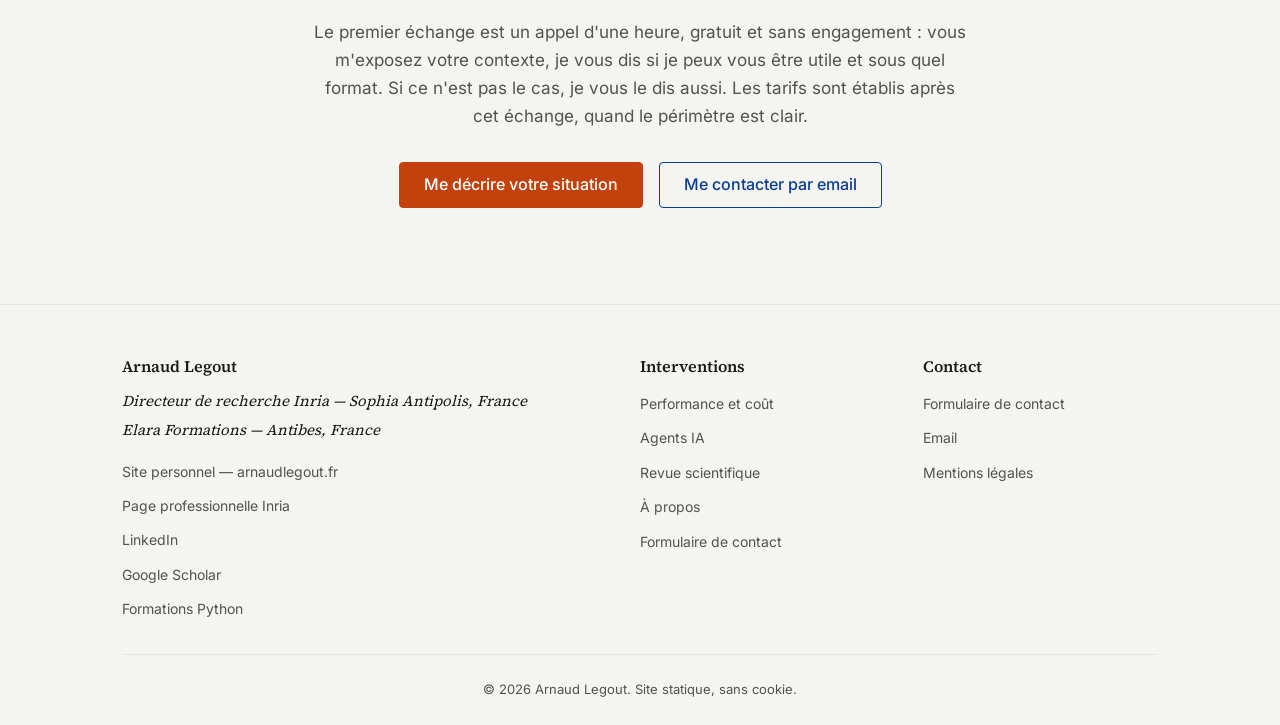
==== commit 97063bae: "update footer links and contact references across multiple HTML files; adjust footer tagline styles " ====
--- a/index.html
+++ b/index.html
@@ -139,6 +139,12 @@
   </script>
 
   <link rel="stylesheet" href="style.css">
+  <!-- Script vide volontaire, à garder juste après la feuille de style : Firefox doit
+       attendre style.css avant de l'exécuter, donc il ne lit pas le <body> tant que le CSS
+       n'est pas chargé. Sans lui, une extension qui force la mise en page trop tôt
+       (« La mise en page a été forcée avant le chargement complet de la page ») fait
+       afficher la page sans style un instant au rechargement. Ne pas supprimer. -->
+  <script>0</script>
 </head>
 
 <body>
@@ -327,6 +333,7 @@
             <li><a href="https://www-sop.inria.fr/members/Arnaud.Legout/" target="_blank" rel="noopener">Page professionnelle Inria</a></li>
             <li><a href="https://www.linkedin.com/in/arnaud-legout-866a404/" target="_blank" rel="noopener">LinkedIn</a></li>
             <li><a href="https://scholar.google.com/citations?user=uGy5lroAAAAJ" target="_blank" rel="noopener">Google Scholar</a></li>
+            <li><a href="https://formation.arnaudlegout.fr/" target="_blank" rel="noopener">Formations Python</a></li>
           </ul>
         </div>
 
@@ -337,15 +344,15 @@
             <li><a href="audit-agents-ia-data-science.html">Agents IA</a></li>
             <li><a href="revue-scientifique-analyses-data.html">Revue scientifique</a></li>
             <li><a href="a-propos.html">À propos</a></li>
-            <li><a href="contact.html">Contact</a></li>
+            <li><a href="contact.html">Formulaire de contact</a></li>
           </ul>
         </div>
 
         <div class="footer__col">
           <p class="footer__col-title">Contact</p>
           <ul class="footer__contact-list">
+            <li><a href="contact.html">Formulaire de contact</a></li>
             <li><a href="mailto:arnaud.legout@gmail.com">Email</a></li>
-            <li><a href="https://formation.arnaudlegout.fr/" target="_blank" rel="noopener">Formations Python</a></li>
             <li><a href="mentions-legales.html">Mentions légales</a></li>
           </ul>
         </div>
--- a/style.css
+++ b/style.css
@@ -1030,11 +1030,15 @@
   margin-bottom: 0.625rem;
 }
 
+/* Serif italique : un intitulé, à ne pas confondre avec les liens (sans-serif) dessous */
 .footer__tagline {
-  font-size: 0.875rem;
-  color: var(--color-text-muted);
-  margin-bottom: 0.75rem;
-}
+  font-family: var(--font-serif);
+  font-style: italic;
+  font-size: 0.9375rem;
+  color: var(--color-text);
+  margin-bottom: 0.875rem;
+}
+.footer__tagline:has(+ .footer__tagline) { margin-bottom: 0.25rem; }
 
 .footer__link-list,
 .footer__contact-list {
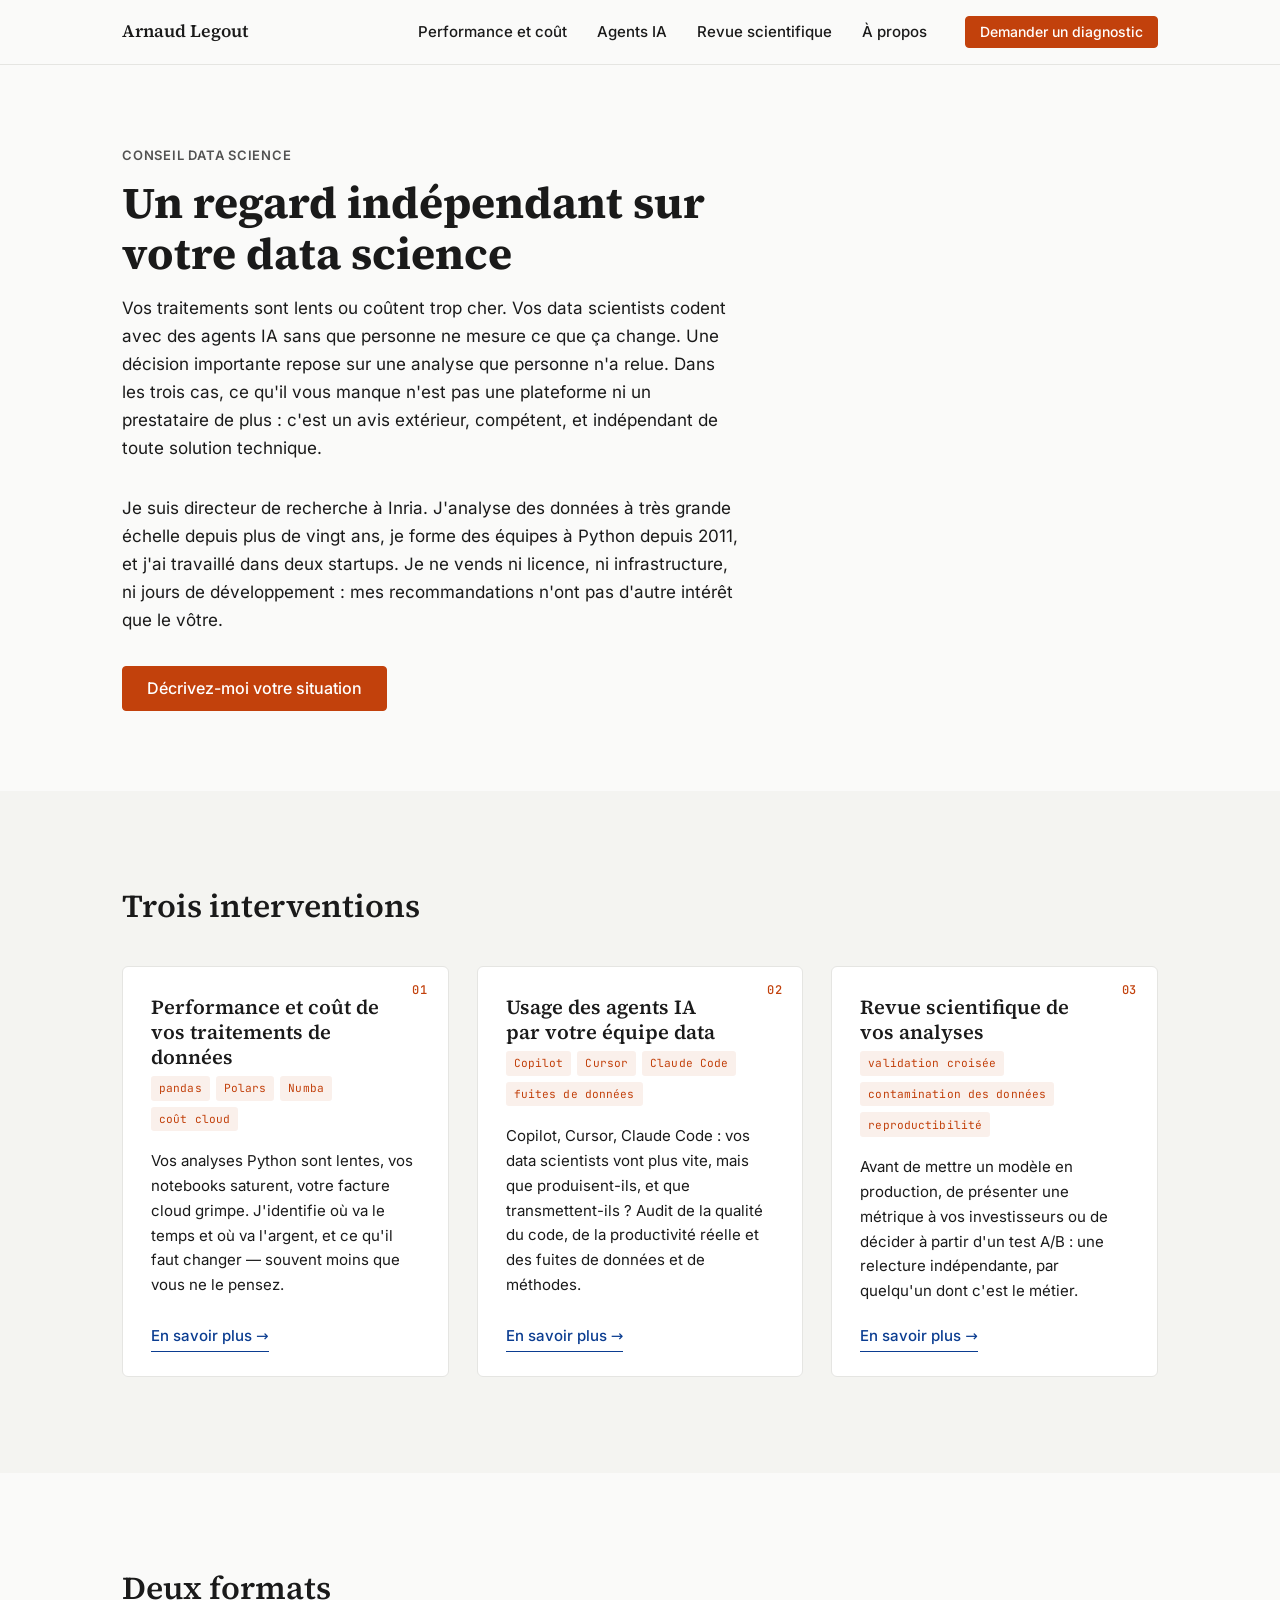
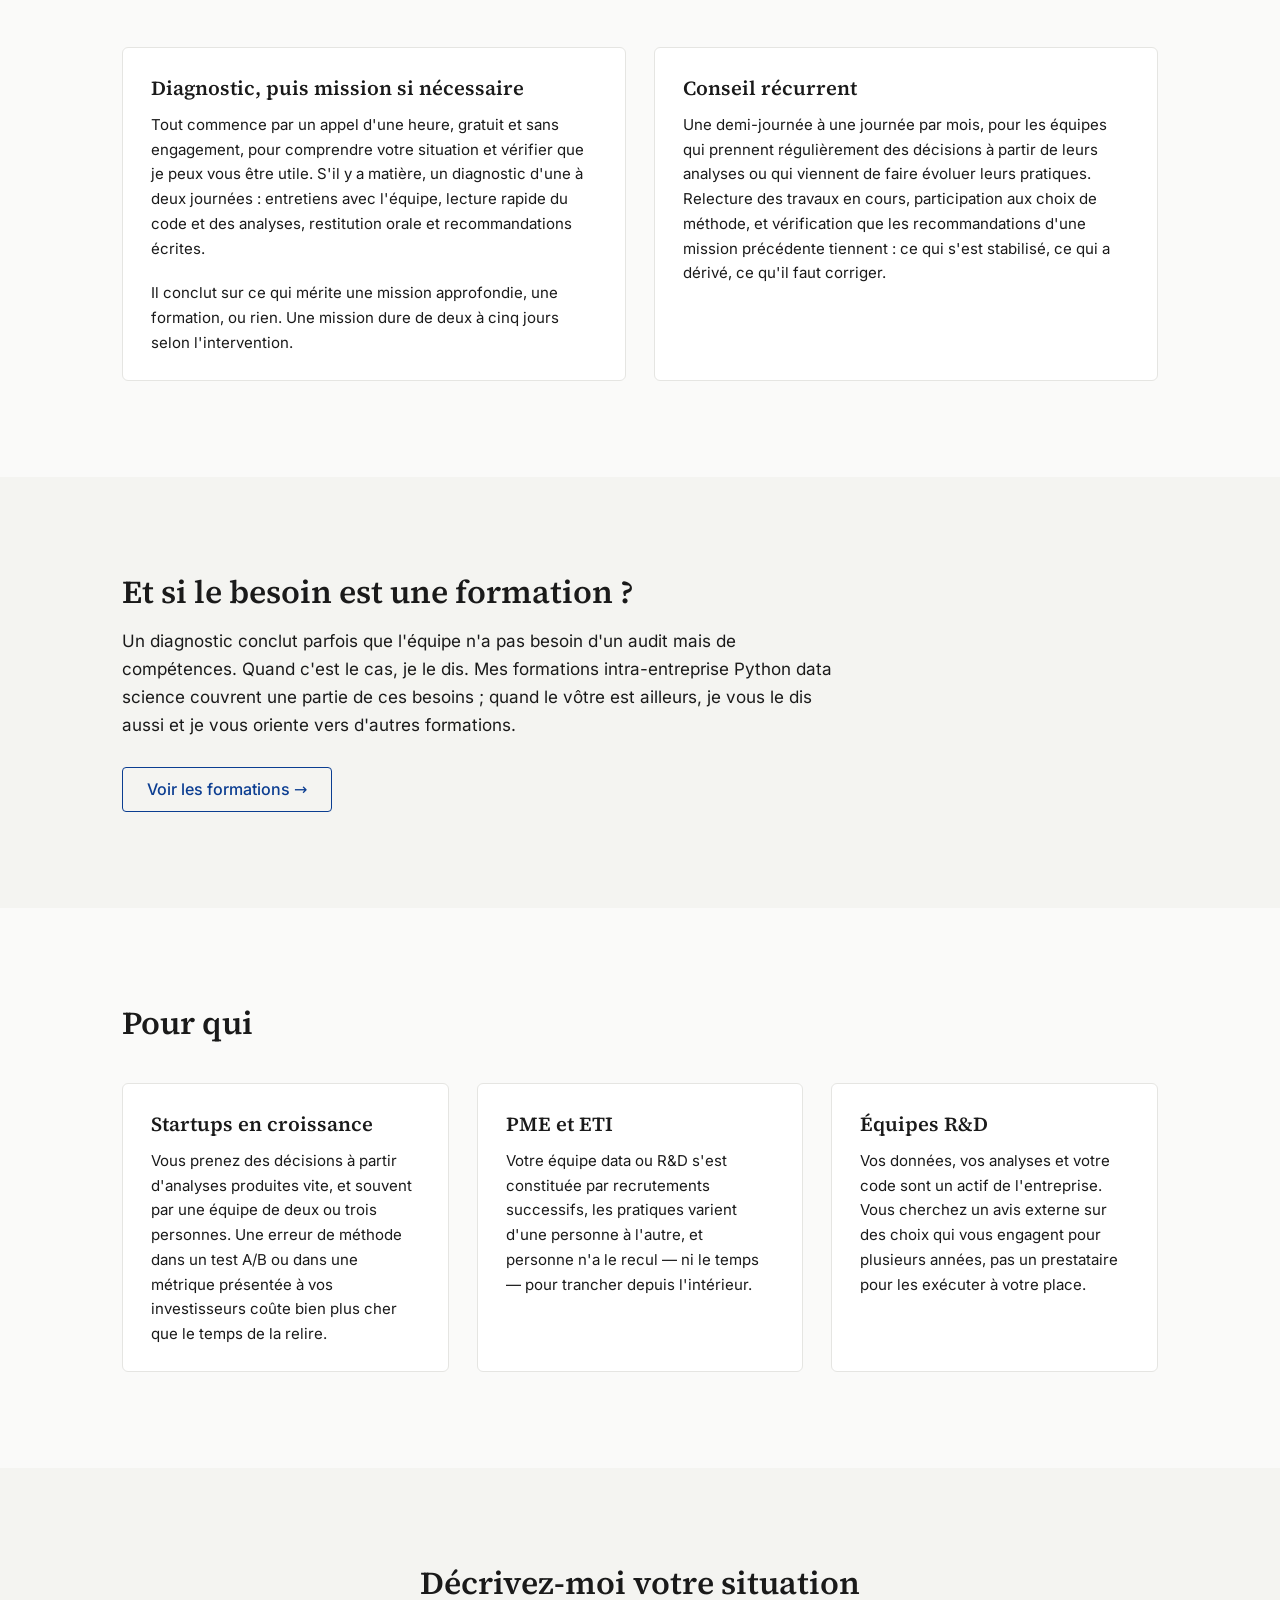
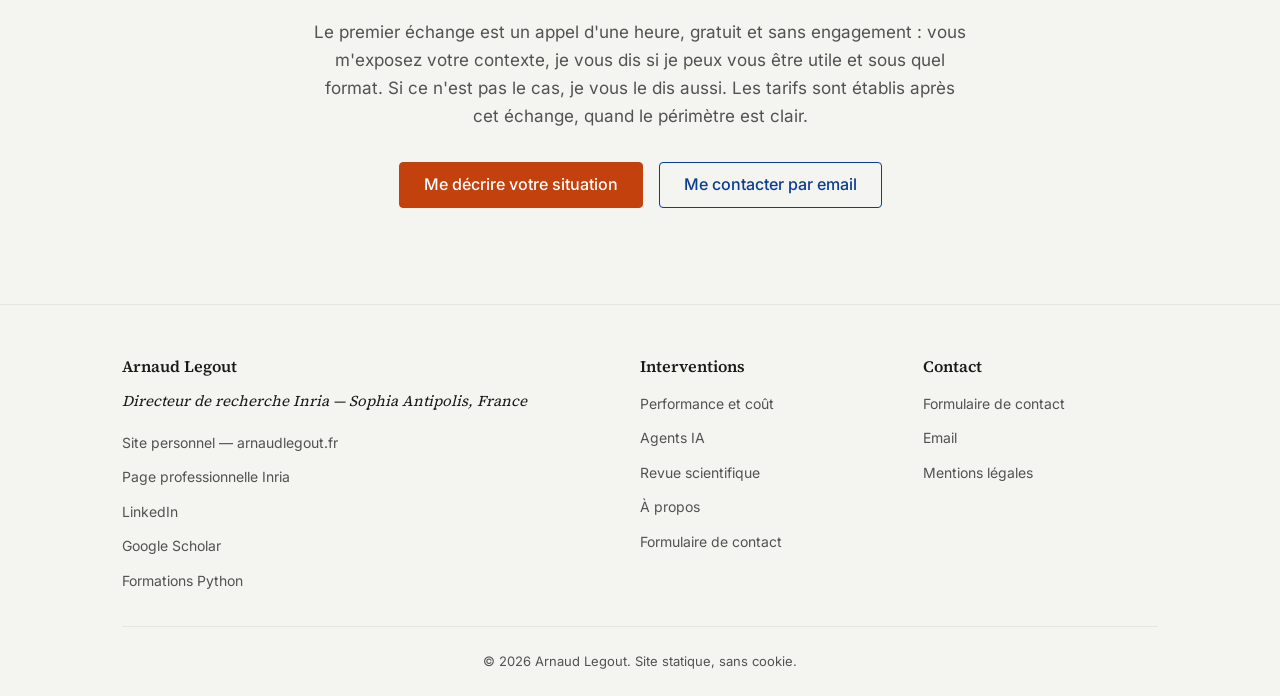
==== commit 92879bb4: "remove duplicate footer tagline for Arnaud Legout across multiple HTML files; update CSS to reflect " ====
--- a/index.html
+++ b/index.html
@@ -327,7 +327,6 @@
         <div class="footer__col">
           <p class="footer__col-title">Arnaud Legout</p>
           <p class="footer__tagline">Directeur de recherche Inria — Sophia Antipolis, France</p>
-          <p class="footer__tagline">Elara Formations — Antibes, France</p>
           <ul class="footer__link-list">
             <li><a href="https://arnaudlegout.fr/" target="_blank" rel="noopener">Site personnel — arnaudlegout.fr</a></li>
             <li><a href="https://www-sop.inria.fr/members/Arnaud.Legout/" target="_blank" rel="noopener">Page professionnelle Inria</a></li>
--- a/style.css
+++ b/style.css
@@ -1038,7 +1038,6 @@
   color: var(--color-text);
   margin-bottom: 0.875rem;
 }
-.footer__tagline:has(+ .footer__tagline) { margin-bottom: 0.25rem; }
 
 .footer__link-list,
 .footer__contact-list {
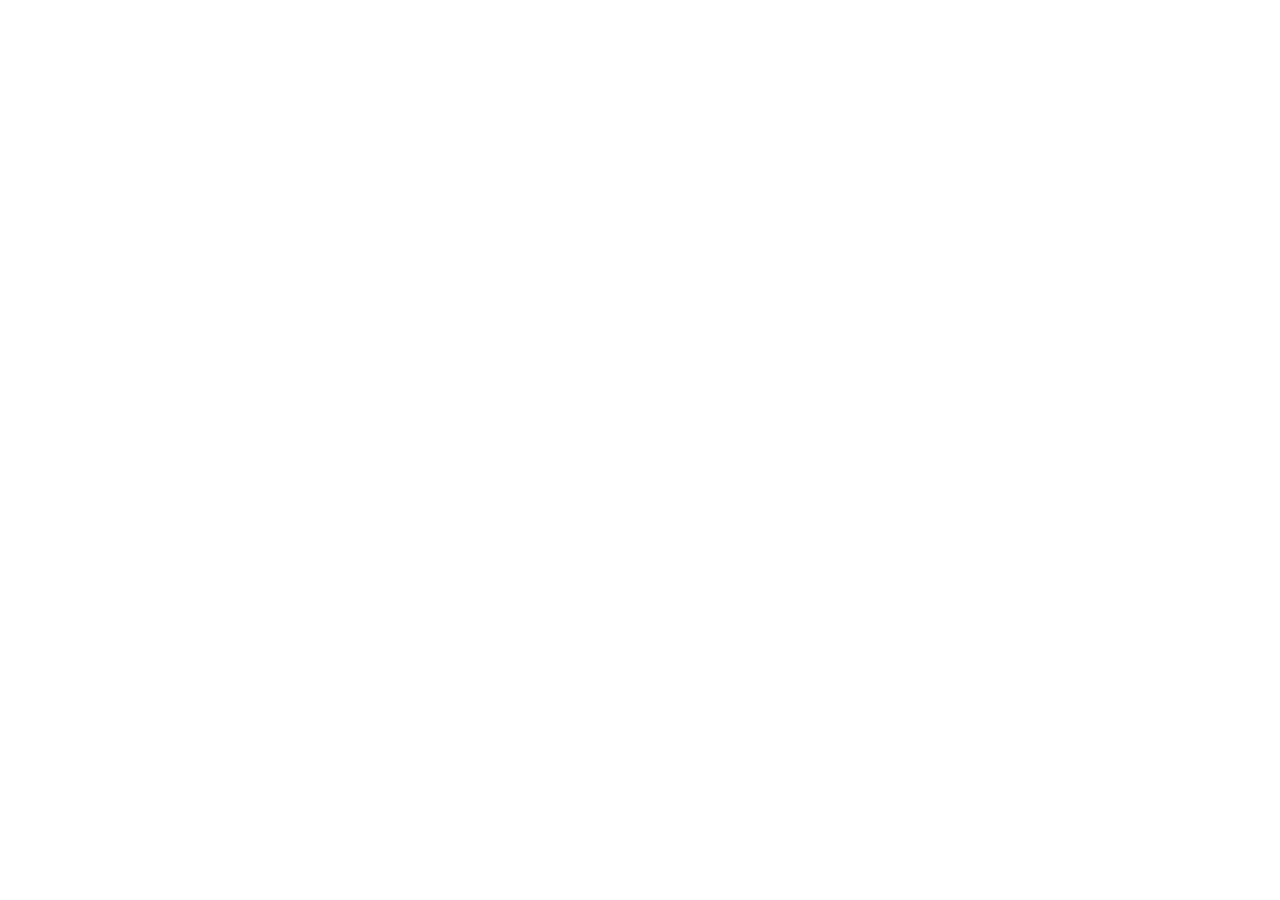
==== commit 04ad4a1f: "Replace the site with redirect stubs to https://arnaudlegout.fr/consulting/ Content moved to the hom" ====
--- a/index.html
+++ b/index.html
@@ -1,396 +1,16 @@
-<!DOCTYPE html>
+<!doctype html>
 <html lang="fr">
-
 <head>
-  <meta charset="UTF-8">
-  <meta name="viewport" content="width=device-width, initial-scale=1.0">
-  <title>Audit data science indépendant : performance, agents IA, analyses | Arnaud Legout</title>
-  <meta name="description" content="Traitements lents ou coûteux, code produit avec des agents IA, analyses non relues : diagnostic d'une à deux journées par un directeur de recherche Inria.">
-
-  <!-- Google Search Console -->
-  <meta name="google-site-verification" content="TptHKZTI5h6IzFEe5raHuz4iS6fqZ1oFkjd_YNmQ6tI">
-  <!-- Bing Webmaster Tools -->
-  <meta name="msvalidate.01" content="D42AAF6A4D1B0E72D80564BAE3329F0C">
-
-  <meta name="robots" content="index, follow">
-  <link rel="canonical" href="https://consulting.arnaudlegout.fr/">
-  <link rel="sitemap" type="application/xml" href="sitemap.xml">
-  <link rel="icon" type="image/svg+xml" href="assets/favicon.svg">
-
-  <!-- Font preloads (les plus critiques) -->
-  <link rel="preload" href="assets/fonts/inter.woff2" as="font" type="font/woff2" crossorigin>
-  <link rel="preload" href="assets/fonts/source-serif-4.woff2" as="font" type="font/woff2" crossorigin>
-
-  <!-- Open Graph -->
-  <meta property="og:type" content="website">
-  <meta property="og:url" content="https://consulting.arnaudlegout.fr/">
-  <meta property="og:locale" content="fr_FR">
-  <meta property="og:site_name" content="Arnaud Legout — Conseil data science">
-  <meta property="og:title" content="Audit data science indépendant : performance, agents IA, analyses | Arnaud Legout">
-  <meta property="og:description" content="Traitements lents ou coûteux, code produit avec des agents IA, analyses non relues : diagnostic d'une à deux journées par un directeur de recherche Inria.">
-  <meta property="og:image" content="https://consulting.arnaudlegout.fr/assets/og-image.jpg">
-  <meta property="og:image:secure_url" content="https://consulting.arnaudlegout.fr/assets/og-image.jpg">
-  <meta property="og:image:type" content="image/jpeg">
-  <meta property="og:image:width" content="1200">
-  <meta property="og:image:height" content="630">
-  <meta property="og:image:alt" content="Arnaud Legout, directeur de recherche Inria — conseil indépendant en data science">
-
-  <!-- Twitter Card -->
-  <meta name="twitter:card" content="summary_large_image">
-  <meta name="twitter:title" content="Audit data science indépendant : performance, agents IA, analyses | Arnaud Legout">
-  <meta name="twitter:description" content="Traitements lents ou coûteux, code produit avec des agents IA, analyses non relues : diagnostic d'une à deux journées par un directeur de recherche Inria.">
-  <meta name="twitter:image" content="https://consulting.arnaudlegout.fr/assets/og-image.jpg">
-  <meta name="twitter:image:alt" content="Arnaud Legout, directeur de recherche Inria — conseil indépendant en data science">
-
-  <!-- Données structurées -->
-  <script type="application/ld+json">
-  {
-    "@context": "https://schema.org",
-    "@graph": [
-      {
-        "@type": "WebSite",
-        "@id": "https://consulting.arnaudlegout.fr/#website",
-        "name": "Arnaud Legout — Conseil data science",
-        "url": "https://consulting.arnaudlegout.fr/",
-        "inLanguage": "fr",
-        "publisher": { "@id": "https://consulting.arnaudlegout.fr/#conseil" }
-      },
-      {
-        "@type": "Person",
-        "@id": "https://arnaudlegout.fr/#arnaud-legout",
-        "name": "Arnaud Legout",
-        "jobTitle": "Directeur de recherche Inria",
-        "worksFor": { "@type": "Organization", "name": "Inria", "url": "https://www.inria.fr/" },
-        "url": "https://arnaudlegout.fr/",
-        "address": {
-          "@type": "PostalAddress",
-          "addressLocality": "Sophia Antipolis",
-          "addressRegion": "Provence-Alpes-Côte d'Azur",
-          "addressCountry": "FR"
-        },
-        "sameAs": [
-          "https://www-sop.inria.fr/members/Arnaud.Legout/",
-          "https://www.linkedin.com/in/arnaud-legout-866a404/",
-          "https://scholar.google.com/citations?user=uGy5lroAAAAJ",
-          "https://orcid.org/0000-0003-4706-424X",
-          "https://cv.hal.science/arnaudlegout",
-          "https://arnaudlegout.fr/",
-          "https://formation.arnaudlegout.fr/",
-          "https://consulting.arnaudlegout.fr/",
-          "https://univ-cotedazur.fr/arnaud-legout",
-          "https://github.com/arnaudlegout"
-        ]
-      },
-      {
-        "@type": "ProfessionalService",
-        "@id": "https://consulting.arnaudlegout.fr/#conseil",
-        "name": "Arnaud Legout — Conseil data science",
-        "url": "https://consulting.arnaudlegout.fr/",
-        "description": "Audit indépendant de vos traitements data, de l'usage des agents IA par vos équipes et de la validité scientifique de vos analyses.",
-        "founder": { "@id": "https://arnaudlegout.fr/#arnaud-legout" },
-        "email": "arnaud.legout@gmail.com",
-        "image": "https://consulting.arnaudlegout.fr/assets/og-image.jpg",
-        "areaServed": { "@type": "Country", "name": "France" },
-        "address": {
-          "@type": "PostalAddress",
-          "addressLocality": "Antibes",
-          "addressRegion": "Provence-Alpes-Côte d'Azur",
-          "addressCountry": "FR"
-        },
-        "hasOfferCatalog": {
-          "@type": "OfferCatalog",
-          "name": "Interventions de conseil en data science",
-          "itemListElement": [
-            {
-              "@type": "Offer",
-              "itemOffered": {
-                "@type": "Service",
-                "name": "Audit de la performance et du coût de vos traitements de données",
-                "description": "Vos analyses Python sont lentes, vos notebooks saturent, votre facture cloud grimpe. Audit indépendant : où va le temps, où va l'argent, et ce qu'il faut changer.",
-                "serviceType": "Conseil en data science",
-                "url": "https://consulting.arnaudlegout.fr/audit-performance-cout-traitements-data.html"
-              }
-            },
-            {
-              "@type": "Offer",
-              "itemOffered": {
-                "@type": "Service",
-                "name": "Audit de l'usage des agents IA par votre équipe data",
-                "description": "Copilot, Cursor, Claude Code : que produisent-ils réellement dans votre équipe data ? Audit de la qualité du code, de la productivité et des fuites de données.",
-                "serviceType": "Conseil en data science",
-                "url": "https://consulting.arnaudlegout.fr/audit-agents-ia-data-science.html"
-              }
-            },
-            {
-              "@type": "Offer",
-              "itemOffered": {
-                "@type": "Service",
-                "name": "Revue scientifique de vos analyses data",
-                "description": "Avant de décider à partir d'une analyse ou d'un test A/B : relecture indépendante par un directeur de recherche.",
-                "serviceType": "Conseil en data science",
-                "url": "https://consulting.arnaudlegout.fr/revue-scientifique-analyses-data.html"
-              }
-            }
-          ]
-        }
-      }
-    ]
-  }
-  </script>
-
-  <link rel="stylesheet" href="style.css">
-  <!-- Script vide volontaire, à garder juste après la feuille de style : Firefox doit
-       attendre style.css avant de l'exécuter, donc il ne lit pas le <body> tant que le CSS
-       n'est pas chargé. Sans lui, une extension qui force la mise en page trop tôt
-       (« La mise en page a été forcée avant le chargement complet de la page ») fait
-       afficher la page sans style un instant au rechargement. Ne pas supprimer. -->
-  <script>0</script>
+<meta charset="utf-8">
+<meta name="viewport" content="width=device-width, initial-scale=1">
+<meta name="google-site-verification" content="TptHKZTI5h6IzFEe5raHuz4iS6fqZ1oFkjd_YNmQ6tI">
+<meta name="msvalidate.01" content="D42AAF6A4D1B0E72D80564BAE3329F0C">
+<title>Page déplacée — Audit data science indépendant : performance, agents IA, analyses | Arnaud Legout</title>
+<link rel="canonical" href="https://arnaudlegout.fr/consulting/">
+<meta http-equiv="refresh" content="0; url=https://arnaudlegout.fr/consulting/">
+<script>location.replace("https://arnaudlegout.fr/consulting/" + location.search + location.hash);</script>
 </head>
-
 <body>
-
-  <a class="skip-link" href="#main">Aller au contenu principal</a>
-
-  <!-- ====== HEADER ====== -->
-  <header class="header">
-    <nav class="nav container" aria-label="Navigation principale">
-      <a href="index.html" class="nav__logo">Arnaud Legout</a>
-
-      <div class="nav__menu" id="nav-menu">
-        <ul class="nav__list">
-          <li class="nav__item"><a href="audit-performance-cout-traitements-data.html" class="nav__link">Performance et coût</a></li>
-          <li class="nav__item"><a href="audit-agents-ia-data-science.html" class="nav__link">Agents IA</a></li>
-          <li class="nav__item"><a href="revue-scientifique-analyses-data.html" class="nav__link">Revue scientifique</a></li>
-          <li class="nav__item"><a href="a-propos.html" class="nav__link">À propos</a></li>
-        </ul>
-      </div>
-      <div class="nav__actions">
-        <a href="contact.html" class="nav__cta btn btn--primary"><span
-            class="nav__cta-long">Demander un diagnostic</span><span
-            class="nav__cta-short">Diagnostic</span></a>
-        <button type="button" class="nav__burger" aria-label="Ouvrir le menu de navigation" aria-expanded="false"
-          aria-controls="nav-menu">
-          <span class="nav__burger-bar"></span>
-          <span class="nav__burger-bar"></span>
-          <span class="nav__burger-bar"></span>
-        </button>
-      </div>
-    </nav>
-  </header>
-
-  <!-- ====== MAIN ====== -->
-  <main id="main">
-
-    <!-- HERO -->
-    <section class="hero">
-      <div class="container">
-        <div class="hero__content">
-          <p class="eyebrow">Conseil data science</p>
-          <h1>Un regard indépendant sur votre data science</h1>
-          <p class="hero__intro">Vos traitements sont lents ou coûtent trop cher. Vos data scientists codent avec des agents IA sans que personne ne mesure ce que ça change. Une décision importante repose sur une analyse que personne n'a relue. Dans les trois cas, ce qu'il vous manque n'est pas une plateforme ni un prestataire de plus : c'est un avis extérieur, compétent, et indépendant de toute solution technique.</p>
-          <p class="hero__intro">Je suis directeur de recherche à Inria. J'analyse des données à très grande échelle depuis plus de vingt ans, je forme des équipes à Python depuis 2011, et j'ai travaillé dans deux startups. Je ne vends ni licence, ni infrastructure, ni jours de développement : mes recommandations n'ont pas d'autre intérêt que le vôtre.</p>
-          <div class="hero__cta">
-            <a href="contact.html" class="btn btn--primary">Décrivez-moi votre situation</a>
-          </div>
-        </div>
-      </div>
-    </section>
-
-    <!-- TROIS INTERVENTIONS -->
-    <section class="section section--alt">
-      <div class="container">
-        <div class="section-header">
-          <h2>Trois interventions</h2>
-        </div>
-        <div class="cards-grid">
-
-          <a class="card card--link" data-num="01" href="audit-performance-cout-traitements-data.html">
-            <h3 class="card__title">Performance et coût de vos traitements de données</h3>
-            <ul class="card__stack">
-              <li>pandas</li>
-              <li>Polars</li>
-              <li>Numba</li>
-              <li>coût cloud</li>
-            </ul>
-            <p class="card__body">Vos analyses Python sont lentes, vos notebooks saturent, votre facture cloud grimpe. J'identifie où va le temps et où va l'argent, et ce qu'il faut changer — souvent moins que vous ne le pensez.</p>
-            <span class="card__link">En savoir plus →</span>
-          </a>
-
-          <a class="card card--link" data-num="02" href="audit-agents-ia-data-science.html">
-            <h3 class="card__title">Usage des agents IA par votre équipe data</h3>
-            <ul class="card__stack">
-              <li>Copilot</li>
-              <li>Cursor</li>
-              <li>Claude Code</li>
-              <li>fuites de données</li>
-            </ul>
-            <p class="card__body">Copilot, Cursor, Claude Code : vos data scientists vont plus vite, mais que produisent-ils, et que transmettent-ils ? Audit de la qualité du code, de la productivité réelle et des fuites de données et de méthodes.</p>
-            <span class="card__link">En savoir plus →</span>
-          </a>
-
-          <a class="card card--link" data-num="03" href="revue-scientifique-analyses-data.html">
-            <h3 class="card__title">Revue scientifique de vos analyses</h3>
-            <ul class="card__stack">
-              <li>validation croisée</li>
-              <li>contamination des données</li>
-              <li>reproductibilité</li>
-            </ul>
-            <p class="card__body">Avant de mettre un modèle en production, de présenter une métrique à vos investisseurs ou de décider à partir d'un test A/B : une relecture indépendante, par quelqu'un dont c'est le métier.</p>
-            <span class="card__link">En savoir plus →</span>
-          </a>
-
-        </div>
-      </div>
-    </section>
-
-    <!-- DEUX FORMATS -->
-    <section class="section">
-      <div class="container">
-        <div class="section-header">
-          <h2>Deux formats</h2>
-        </div>
-        <div class="cards-grid cards-grid--pair">
-
-          <article class="card">
-            <h3 class="card__title">Diagnostic, puis mission si nécessaire</h3>
-            <p class="card__body">Tout commence par un appel d'une heure, gratuit et sans engagement, pour comprendre votre situation et vérifier que je peux vous être utile. S'il y a matière, un diagnostic d'une à deux journées : entretiens avec l'équipe, lecture rapide du code et des analyses, restitution orale et recommandations écrites.</p>
-            <p class="card__body">Il conclut sur ce qui mérite une mission approfondie, une formation, ou rien. Une mission dure de deux à cinq jours selon l'intervention.</p>
-          </article>
-
-          <article class="card">
-            <h3 class="card__title">Conseil récurrent</h3>
-            <p class="card__body">Une demi-journée à une journée par mois, pour les équipes qui prennent régulièrement des décisions à partir de leurs analyses ou qui viennent de faire évoluer leurs pratiques. Relecture des travaux en cours, participation aux choix de méthode, et vérification que les recommandations d'une mission précédente tiennent : ce qui s'est stabilisé, ce qui a dérivé, ce qu'il faut corriger.</p>
-          </article>
-
-        </div>
-      </div>
-    </section>
-
-    <!-- RENVOI VERS LE SITE FORMATION -->
-    <div class="formation-bloc">
-      <div class="container">
-        <h2>Et si le besoin est une formation ?</h2>
-        <p>Un diagnostic conclut parfois que l'équipe n'a pas besoin d'un audit mais de compétences. Quand c'est le cas,
-          je le dis. Mes formations intra-entreprise Python data science couvrent une partie de ces besoins ; quand le
-          vôtre est ailleurs, je vous le dis aussi et je vous oriente vers d'autres formations.</p>
-        <a class="btn btn--secondary" href="https://formation.arnaudlegout.fr/" target="_blank"
-          rel="noopener">Voir les formations →</a>
-      </div>
-    </div>
-
-    <!-- POUR QUI -->
-    <section class="section">
-      <div class="container">
-        <div class="section-header">
-          <h2>Pour qui</h2>
-        </div>
-        <div class="cards-grid">
-
-          <article class="card">
-            <h3 class="card__title">Startups en croissance</h3>
-            <p class="card__body">Vous prenez des décisions à partir d'analyses produites vite, et souvent par une équipe de deux ou trois personnes. Une erreur de méthode dans un test A/B ou dans une métrique présentée à vos investisseurs coûte bien plus cher que le temps de la relire.</p>
-          </article>
-
-          <article class="card">
-            <h3 class="card__title">PME et ETI</h3>
-            <p class="card__body">Votre équipe data ou R&amp;D s'est constituée par recrutements successifs, les pratiques varient d'une personne à l'autre, et personne n'a le recul — ni le temps — pour trancher depuis l'intérieur.</p>
-          </article>
-
-          <article class="card">
-            <h3 class="card__title">Équipes R&amp;D</h3>
-            <p class="card__body">Vos données, vos analyses et votre code sont un actif de l'entreprise. Vous cherchez un avis externe sur des choix qui vous engagent pour plusieurs années, pas un prestataire pour les exécuter à votre place.</p>
-          </article>
-
-        </div>
-      </div>
-    </section>
-
-    <section class="cta-section section--alt">
-      <div class="container">
-        <h2>Décrivez-moi votre situation</h2>
-        <p>Le premier échange est un appel d'une heure, gratuit et sans engagement : vous m'exposez votre contexte, je vous dis si je peux vous être utile et sous quel format. Si ce n'est pas le cas, je vous le dis aussi. Les tarifs sont établis après cet échange, quand le périmètre est clair.</p>
-        <div class="cta-section__actions">
-          <a href="contact.html" class="btn btn--primary">Me décrire votre situation</a>
-          <a href="mailto:arnaud.legout@gmail.com" class="btn btn--secondary">Me contacter par email</a>
-        </div>
-      </div>
-    </section>
-
-
-  </main>
-
-  <!-- ====== FOOTER ====== -->
-  <footer class="footer">
-    <div class="container">
-      <div class="footer__grid">
-
-        <div class="footer__col">
-          <p class="footer__col-title">Arnaud Legout</p>
-          <p class="footer__tagline">Directeur de recherche Inria — Sophia Antipolis, France</p>
-          <ul class="footer__link-list">
-            <li><a href="https://arnaudlegout.fr/" target="_blank" rel="noopener">Site personnel — arnaudlegout.fr</a></li>
-            <li><a href="https://www-sop.inria.fr/members/Arnaud.Legout/" target="_blank" rel="noopener">Page professionnelle Inria</a></li>
-            <li><a href="https://www.linkedin.com/in/arnaud-legout-866a404/" target="_blank" rel="noopener">LinkedIn</a></li>
-            <li><a href="https://scholar.google.com/citations?user=uGy5lroAAAAJ" target="_blank" rel="noopener">Google Scholar</a></li>
-            <li><a href="https://formation.arnaudlegout.fr/" target="_blank" rel="noopener">Formations Python</a></li>
-          </ul>
-        </div>
-
-        <div class="footer__col">
-          <p class="footer__col-title">Interventions</p>
-          <ul class="footer__link-list">
-            <li><a href="audit-performance-cout-traitements-data.html">Performance et coût</a></li>
-            <li><a href="audit-agents-ia-data-science.html">Agents IA</a></li>
-            <li><a href="revue-scientifique-analyses-data.html">Revue scientifique</a></li>
-            <li><a href="a-propos.html">À propos</a></li>
-            <li><a href="contact.html">Formulaire de contact</a></li>
-          </ul>
-        </div>
-
-        <div class="footer__col">
-          <p class="footer__col-title">Contact</p>
-          <ul class="footer__contact-list">
-            <li><a href="contact.html">Formulaire de contact</a></li>
-            <li><a href="mailto:arnaud.legout@gmail.com">Email</a></li>
-            <li><a href="mentions-legales.html">Mentions légales</a></li>
-          </ul>
-        </div>
-
-      </div>
-
-      <div class="footer__bottom">
-        <p>© 2026 Arnaud Legout. Site statique, sans cookie.</p>
-      </div>
-    </div>
-  </footer>
-
-  <script data-goatcounter="https://arnaudlegout-consulting.goatcounter.com/count"
-          async src="//gc.zgo.at/count.js"></script>
-
-  <script>
-    (function () {
-      var btn = document.querySelector('.nav__burger');
-      var menu = document.getElementById('nav-menu');
-      if (!btn || !menu) return;
-      function closeMenu() {
-        btn.setAttribute('aria-expanded', 'false');
-        btn.setAttribute('aria-label', 'Ouvrir le menu de navigation');
-        menu.classList.remove('is-open');
-      }
-      btn.addEventListener('click', function () {
-        var open = btn.getAttribute('aria-expanded') === 'true';
-        btn.setAttribute('aria-expanded', String(!open));
-        btn.setAttribute('aria-label', open ? 'Ouvrir le menu de navigation' : 'Fermer le menu de navigation');
-        menu.classList.toggle('is-open', !open);
-      });
-      menu.addEventListener('click', function (e) {
-        if (e.target.tagName === 'A') closeMenu();
-      });
-      document.addEventListener('keydown', function (e) {
-        if (e.key === 'Escape') closeMenu();
-      });
-    })();
-  </script>
+<p>Cette page a déménagé&nbsp;: <a href="https://arnaudlegout.fr/consulting/">https://arnaudlegout.fr/consulting/</a></p>
 </body>
-
 </html>
